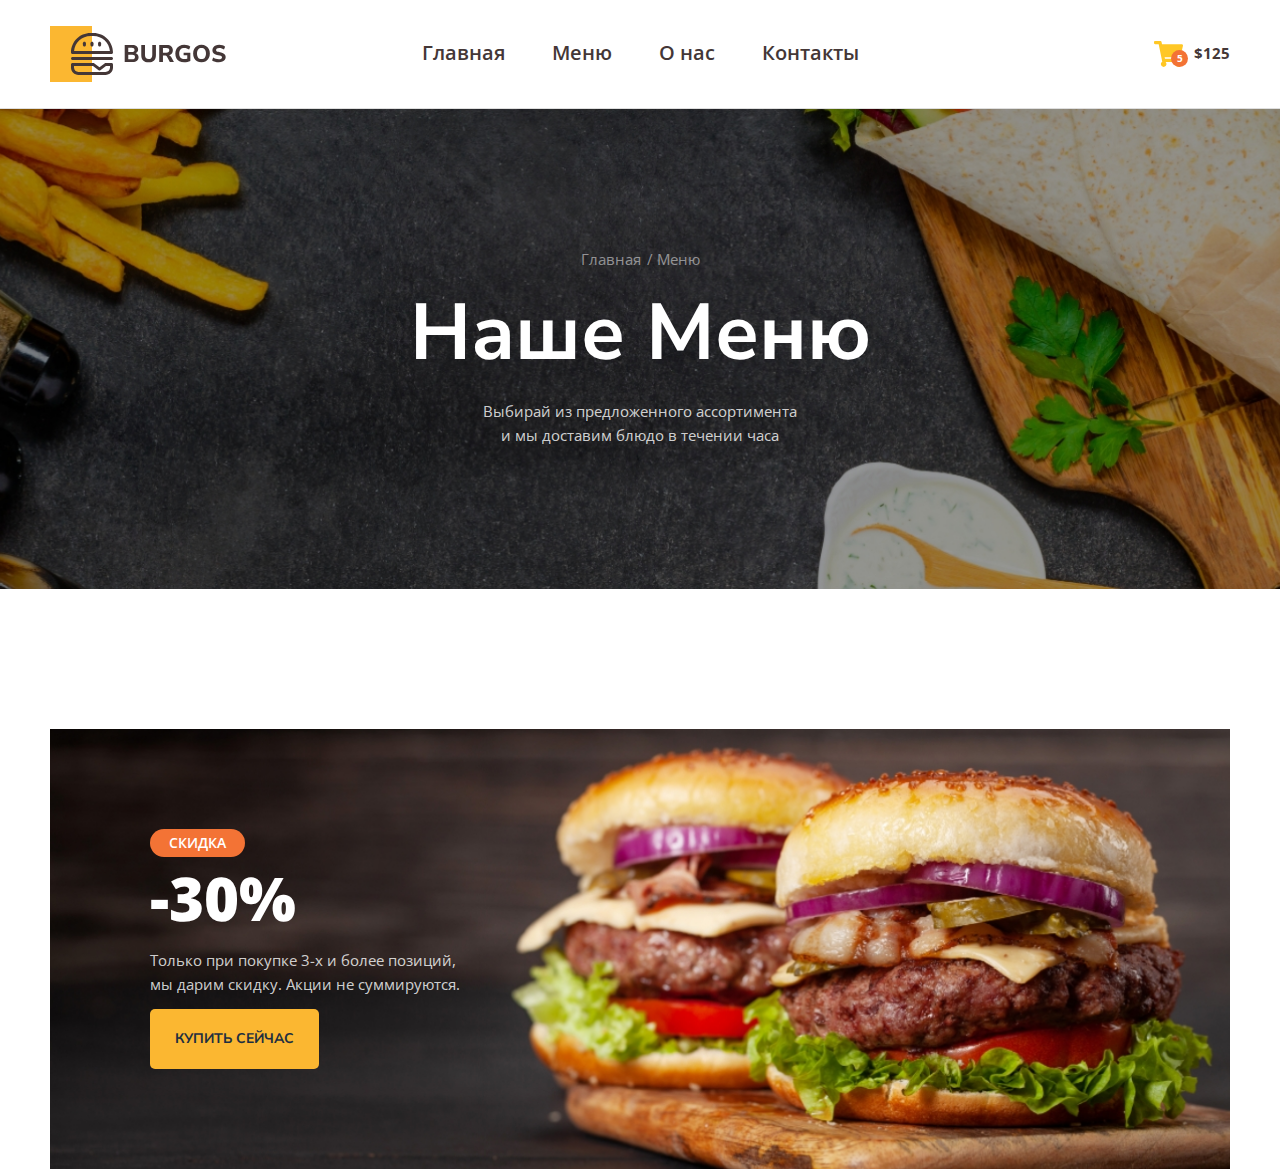
==== index.html @ ed863de8 "Completed the task for the 14th lesson" ====
<!DOCTYPE html>
<html lang="ru">
<head>
    <meta charset="UTF-8">
    <meta name="viewport" content="width=device-width, initial-scale=1.0">
    <title>Burger</title>
    <link rel="stylesheet" href="styles/main.css">
    <link rel="preconnect" href="https://fonts.googleapis.com">
    <link rel="preconnect" href="https://fonts.gstatic.com" crossorigin>
    <link rel="stylesheet" href="styles/normalize.min.css">
    <link href="https://fonts.googleapis.com/css2?family=Nunito+Sans:ital,opsz,wght@0,6..12,200..1000;1,6..12,200..1000&family=Open+Sans:ital,wght@0,300..800;1,300..800&display=swap" rel="stylesheet">
</head>
<body>
    <header class="header">
        <div class="container">
            <div class="header-wrapper">
                <div class="logo"></div>
                    <nav class="nav">
                        <a href="#" class="nav-link">Главная</a>
                        <a href="#" class="nav-link">Меню</a>
                        <a href="#" class="nav-link">О нас</a>
                        <a href="#" class="nav-link">Контакты</a>
                    </nav>
                    <a href="#" class="cart">
                        $125 
                        <span class="cart-count">5</span>
                    </a>
            </div>

        </div>
    </header>
    <section class="hero">
        <div class="conteiner">
            <ul class="breadcrumbs">
                <li class="breadcrumbs-item"><a href="#" class="breadcrumbs-link">Главная</a></li>
                <li class="breadcrumbs-item">Меню</li>
            </ul>
            <h1 class="hero-title">Наше меню</h1>
            <p class="hero-description">Выбирай из предложенного ассортимента и мы доставим блюдо в&nbspтечении часа</p>
        </div>
    </section>
    <section class="banner">
        <div class="container">
            <div class="banner-wrapper">
                <h2 class="banner-title"><span>Cкидка</span>-30%</h2>
                <p class="banner-description">Только при&nbspпокупке 3-х и более позиций,
                    мы дарим скидку. Акции не&nbspсуммируются.</p>
                    <button class="banner-btn">Купить сейчас</button>
            </div>
        </div>
    </section>
</body>
</html>
---- styles/main.css ----
:root {
    --open-sans: "Open Sans", sans-serif;
    --nanito-sans: "Nunito Sans", sans-serif;

    --accent-light: #FBB731;
    --accent-dark: #F37335;
    --dark: #443737;
    --light: #FFFFFF;
    --light-rgb: 255, 255, 255;
}

body {
    font-family: var(--open-sans);
}

a {
    text-decoration: none;
}

.container {
    width: 100%;
    max-width: 1180px;
    margin: 0 auto;
    padding-left: 15px;
    padding-right: 15px;
}

.header {
    border-bottom: 1px solid #DEDEDE;
}


.header-wrapper {
    display: flex;
    align-items: center;
    gap: 196px;
    padding-top: 26px;
    padding-bottom: 26px;

}


.logo {
    display: block;
    width: 176px;
    height: 56px;
    background-image: url(../images/logo.svg);
    background-repeat: no-repeat;
    background-size: contain;
}


.nav-link {
    color: var(--dark);
    font-size: 20px;
    font-weight: 600;

}

.nav-link::after {
    content: '';
    display: block;
    width: 100%;
    height: 3px;
    background-color: var(--accent-light);
    border-radius: 1.5px;
    background-color: transparent;
}

.nav-link:hover::after {
    background-color: var(--accent-light);

}


.nav {
    flex-grow: 1;
    display: flex;
    gap: 47px;
}

.cart {
    display: flex;
    align-items: center;
    gap: 10px;
    color: var(--dark);
    font-size: 15px;
    font-weight: 700;
    position: relative;
}

.cart::before {
    content: '';
    display: block;
    width: 30px;
    height: 26px;
    background-image: url(../images/cart.svg);
    background-repeat: no-repeat;
    background-size: contain;
}

.cart-count {
    display: flex;
    align-items: center;
    justify-content: center;
    width: 17px;
    height: 17px;
    border-radius: 100%;
    font-size: 10px;
    color: var(--light);
    background-color: var(--accent-dark);
    position: absolute;
    left: 17px;
    bottom: 0;
}


.hero {
    background-image: url(../images/hero.jpeg);
    background-repeat: no-repeat;
    background-size: cover;
    background-position: center center;
    text-align: center;
    padding-top: 142px;
    padding-bottom: 142px;
}

.breadcrumbs {
    display: flex;
    align-items: center;
    justify-content: center;
    list-style-type: none;
    gap: 16px;
    padding-left: 0;
    color: rgba(var(--light-rgb), .5);
    font-size: 15px;
    margin-top: 0;
    margin-bottom: 0;
}

.breadcrumbs-item {
    position: relative;
}

.breadcrumbs-item:not(:last-child)::after {
    content: '/';
    position: absolute;
    right: -12px;

}

.breadcrumbs-link {
    color: rgba(var(--light-rgb), .5);
}

.breadcrumbs-link:hover {
    color: var(--accent-light)
}

.hero-title {
    color: var(--light);
    font-family: var(--nanito-sans);
    font-size: 79px;
    font-weight: 700;
    text-transform: capitalize;
    margin-top: 20px;
    margin-bottom: 20px;
}

.hero-description {
    max-width: 320px;
    margin: 0 auto;
    color: rgba(var(--light-rgb), .8);
    font-size: 15px;
    line-height: 160%;
}

.banner {
    margin-top: 140px;
}

.banner-wrapper {
    background-image: url(../images/banner.jpeg);
    background-repeat: no-repeat;
    background-size: cover;
    padding: 100px;

}

.banner-title {
    color: var(--light);
    font-family: var(--open-sans);
    font-size: 60px;
    font-weight: 900;
    line-height: 126%;
    text-transform: uppercase;
    margin-top: 0;
    margin-bottom: 11px;
}

.banner-title span {
    display: block;
    max-width: 95px;
    color: var(--open-sans);
    font-family: var(--open-sans);
    font-size: 14px;
    font-weight: 600;
    line-height: 128%;
    text-transform: uppercase;
    text-align: center;
    background-color: var(--accent-dark);
    border-radius: 14px;
    padding: 5px 0;
    margin-bottom: 4px;
}

.banner-description {
    max-width: 328px;
    margin-top: 0;
    margin-bottom: 13px;
    color: rgba(var(--light-rgb), .8);
    font-size: 15px;
    font-style: normal;
    font-weight: 400;
    line-height: 160%;
}

.banner-btn {
    font-size: 14px;
    font-family: var(--nanito-sans);
    font-weight: 700;
    padding: 22px 25px;
    text-transform: uppercase;
    text-decoration: none;
    color: #1E2F40;
    background-color: var(--accent-light);
    border: none;
    border-radius: 5px;
}

.banner-btn:hover {
    background-color: var(--accent-dark);
}
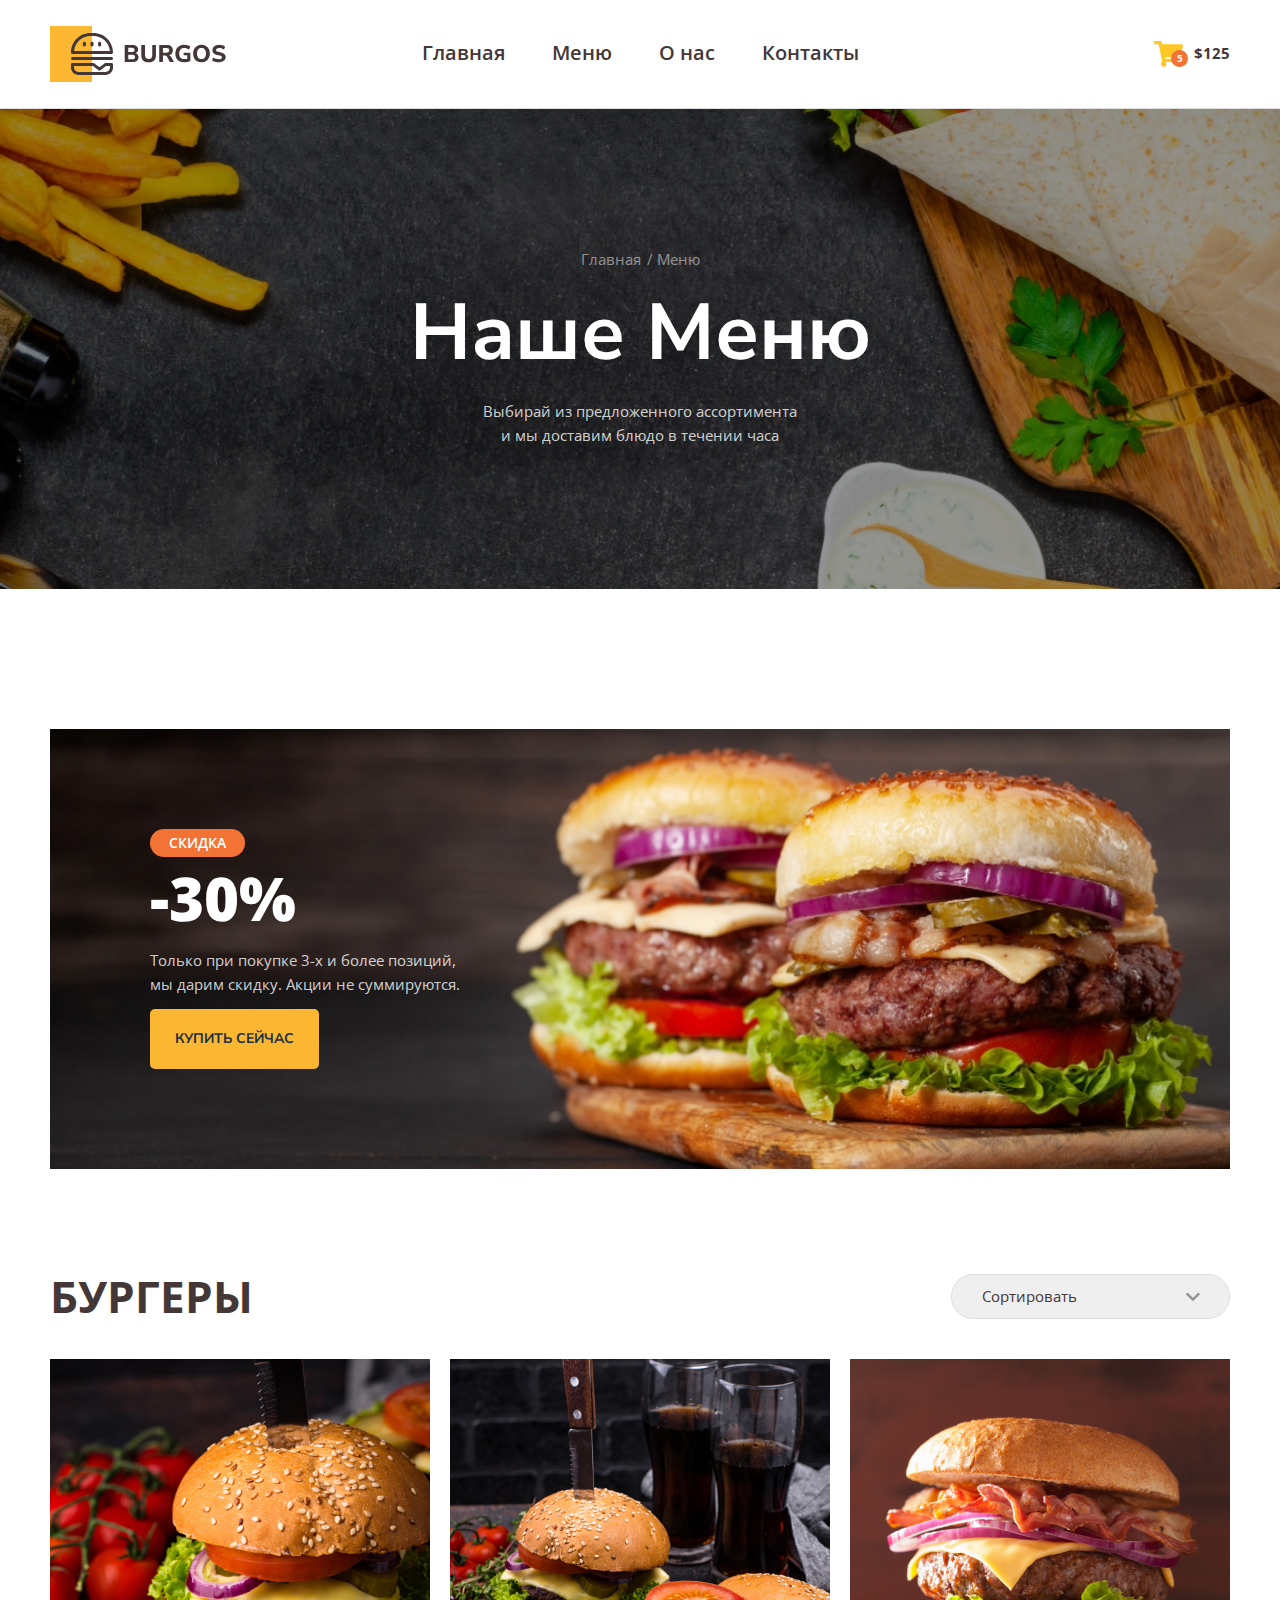
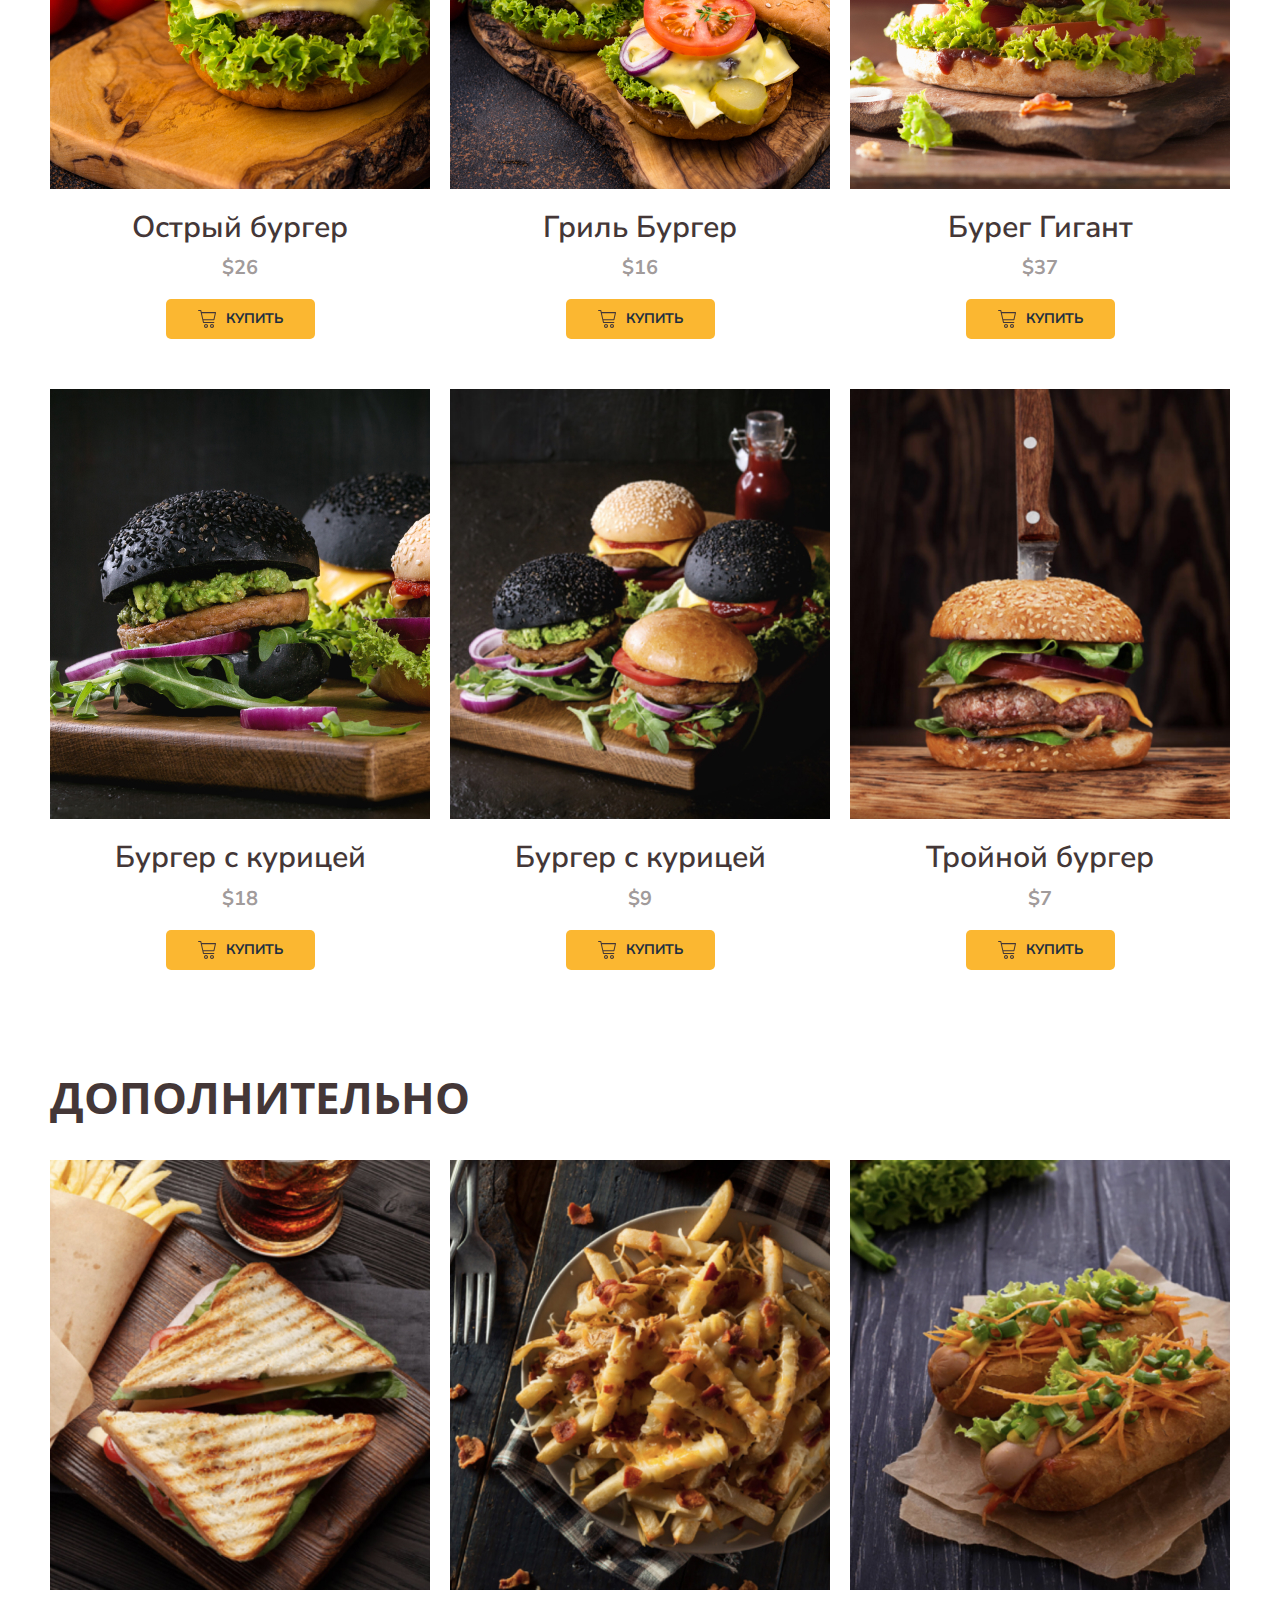
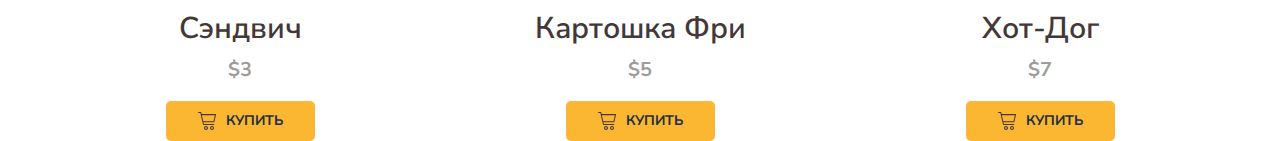
==== commit 98e950be: "Completed the task for the 15th lesson" ====
--- a/index.html
+++ b/index.html
@@ -30,7 +30,7 @@
         </div>
     </header>
     <section class="hero">
-        <div class="conteiner">
+        <div class="container">
             <ul class="breadcrumbs">
                 <li class="breadcrumbs-item"><a href="#" class="breadcrumbs-link">Главная</a></li>
                 <li class="breadcrumbs-item">Меню</li>
@@ -45,9 +45,118 @@
                 <h2 class="banner-title"><span>Cкидка</span>-30%</h2>
                 <p class="banner-description">Только при&nbspпокупке 3-х и более позиций,
                     мы дарим скидку. Акции не&nbspсуммируются.</p>
-                    <button class="banner-btn">Купить сейчас</button>
+                    <button type="button" class="banner-btn">Купить сейчас</button>
             </div>
         </div>
     </section>
+    <main>
+        <section>
+            <div class="container">
+                <div class="menu">
+                    <div class="menu-header">
+                        <h2 class="menu-title">Бургеры</h2>
+                        <select class="menu-select">
+                            <option value="Сортировать" disabled selected>Сортировать</option>
+                            <option value="По умолчанию">По умолчанию</option>
+                            <option value="По возрастанию цены">По возрастанию цены</option>
+                            <option value="По убыванию цены">По убыванию цены</option>
+                        </select>
+                    </div>
+                </div>
+            </div>
+        </section>
+        <section>
+            <div class="container">
+                <div class="menu">
+                    <div class="menu_box">
+                        <div class="menu-item">
+                            <div class="menu-thumb">
+                                <img src="images/menu/01.jpg" alt="Острый бургер">
+                            </div>
+                            <h3 class="menu-name">Острый бургер</h3>
+                            <p class="menu-price">$26</p>
+                            <button type="button" class="menu-btn">Купить</button>
+                        </div>
+                        <div class="menu-item">
+                            <div class="menu-thumb">
+                                <img src="images/menu/02.jpg" alt="Гриль Бургер">
+                            </div>
+                            <h3 class="menu-name">Гриль Бургер</h3>
+                            <p class="menu-price">$16</p>
+                            <button type="button" class="menu-btn">Купить</button>
+                        </div>
+                        <div class="menu-item">
+                            <div class="menu-thumb">
+                                <img src="images/menu/03.jpg" alt="Бурег Гигант">
+                            </div>
+                            <h3 class="menu-name">Бурег Гигант</h3>
+                            <p class="menu-price">$37</p>
+                            <button type="button" class="menu-btn">Купить</button>
+                        </div>
+                        <div class="menu-item">
+                            <div class="menu-thumb">
+                                <img src="images/menu/04.jpg" alt="Бургер с курицей">
+                            </div>
+                            <h3 class="menu-name">Бургер с курицей</h3>
+                            <p class="menu-price">$18</p>
+                            <button type="button" class="menu-btn">Купить</button>
+                        </div>
+                        <div class="menu-item">
+                            <div class="menu-thumb">
+                                <img src="images/menu/05.jpg" alt="Бургер с курицей">
+                            </div>
+                            <h3 class="menu-name">Бургер с курицей</h3>
+                            <p class="menu-price">$9</p>
+                            <button type="button" class="menu-btn">Купить</button>
+                        </div>
+                        <div class="menu-item">
+                            <div class="menu-thumb">
+                                <img src="images/menu/06.jpg" alt="Тройной бургер">
+                            </div>
+                            <h3 class="menu-name">Тройной бургер</h3>
+                            <p class="menu-price">$7</p>
+                            <button type="button" class="menu-btn">Купить</button>
+                        </div>
+
+                    </div>
+                </div>
+            </div>
+        </section>
+        <section>
+            <div class="container">
+                <div class="menu">
+                    <div class="menu-header">
+                        <h2 class="menu-title">Дополнительно</h2>
+                    </div>
+                    <div class="menu_box">
+                        <div class="menu-item">
+                            <div class="menu-thumb">
+                                <img src="images/menu/additionally/01-additionally.jpg" alt="Сэндвич">
+                            </div>
+                            <h3 class="menu-name">Сэндвич</h3>
+                            <p class="menu-price">$3</p>
+                            <button type="button" class="menu-btn">Купить</button>
+                        </div>
+                        <div class="menu-item">
+                            <div class="menu-thumb">
+                                <img src="images/menu/additionally/02-additionally.jpg" alt="Картошка Фри">
+                            </div>
+                            <h3 class="menu-name">Картошка Фри</h3>
+                            <p class="menu-price">$5</p>
+                            <button type="button" class="menu-btn">Купить</button>
+                        </div>
+                        <div class="menu-item">
+                            <div class="menu-thumb">
+                                <img src="images/menu/additionally/03-additionally.jpg" alt="Хот-Дог">
+                            </div>
+                            <h3 class="menu-name">Хот-Дог</h3>
+                            <p class="menu-price">$7</p>
+                            <button type="button" class="menu-btn">Купить</button>
+                        </div>
+                    </div>
+                </div>
+            </div>
+        </section>
+    </main>
 </body>
 </html>--- a/styles/main.css
+++ b/styles/main.css
@@ -7,6 +7,8 @@
     --dark: #443737;
     --light: #FFFFFF;
     --light-rgb: 255, 255, 255;
+    --line: #DEDEDE;
+    --dark-rgba: 68, 55, 55;
 }
 
 body {
@@ -26,7 +28,7 @@
 }
 
 .header {
-    border-bottom: 1px solid #DEDEDE;
+    border-bottom: 1px solid var(--line);
 }
 
 
@@ -240,4 +242,115 @@
 
 .banner-btn:hover {
     background-color: var(--accent-dark);
+}
+
+.menu-header {
+    display: flex;
+    align-items: center;
+    justify-content: space-between;
+    margin-top: 100px;
+    margin-bottom: 34px;
+
+}
+
+.menu-title {
+    color: var(--dark);
+    font-family: var(--open-sans);
+    font-size: 44px;
+    font-weight: 700;
+    line-height: 127%;
+    text-transform: uppercase;
+    margin-top: 0;
+    margin-bottom: 0;
+
+}
+
+.menu-name {
+    color: var(--dark);
+    font-size: 30px;
+    font-weight: 600;
+    line-height: 126%;
+    margin-top: 0;
+    margin-bottom: 10px;
+}
+
+.menu-price {
+    color: rgba(var(--dark-rgba), 0.5);
+    font-size: 20px;
+    font-weight: 700;
+    margin-top: 0;
+    margin-bottom: 20px;
+}
+
+.menu-select {
+    color: var(--dark);
+    font-size: 15px;
+    appearance: none;
+    flex-basis: 279px;
+    background-image: url(../images/arrow.svg);
+    background-size: 14px 10px;
+    background-repeat: no-repeat;
+    background-position: 89% center;
+    border: 1px solid var(--line);
+    padding: 13px 30px;
+    border-radius: 22px;
+
+}
+
+.menu_box {
+    display: grid;
+    grid-template-columns: repeat(3, 1fr);
+    grid-template-rows: repeat(auto);
+    gap: 50px 20px;
+}
+
+.menu-item {
+    font-family: var(--nanito-sans);
+    text-align: center;
+}
+
+.menu-thumb {
+    width: 100%;
+    height: 430px;
+    position: relative;
+    overflow: hidden;
+    margin-bottom: 20px;
+}
+
+.menu-thumb img {
+    width: 100%;
+    height: 100%;
+    object-fit: cover;
+    position: absolute;
+    left: 50%;
+    top: 50%;
+    transform: translate(-50%, -50%);
+}
+
+.menu-btn {
+    display: flex;
+    align-items: center;
+    justify-content: center;
+    gap: 10px;
+    margin: 0 auto;
+    font-size: 14px;
+    font-family: var(--nanito-sans);
+    font-weight: 700;
+    padding: 11px 32px;
+    text-transform: uppercase;
+    text-decoration: none;
+    color: #1E2F40;
+    background-color: var(--accent-light);
+    border: none;
+    border-radius: 5px;
+}
+
+.menu-btn::before {
+    content: '';
+    display: block;
+    width: 18px;
+    height: 18px;
+    background-image: url(../images/cart-btn.svg);
+    background-repeat: no-repeat;
+    background-size: contain;
 }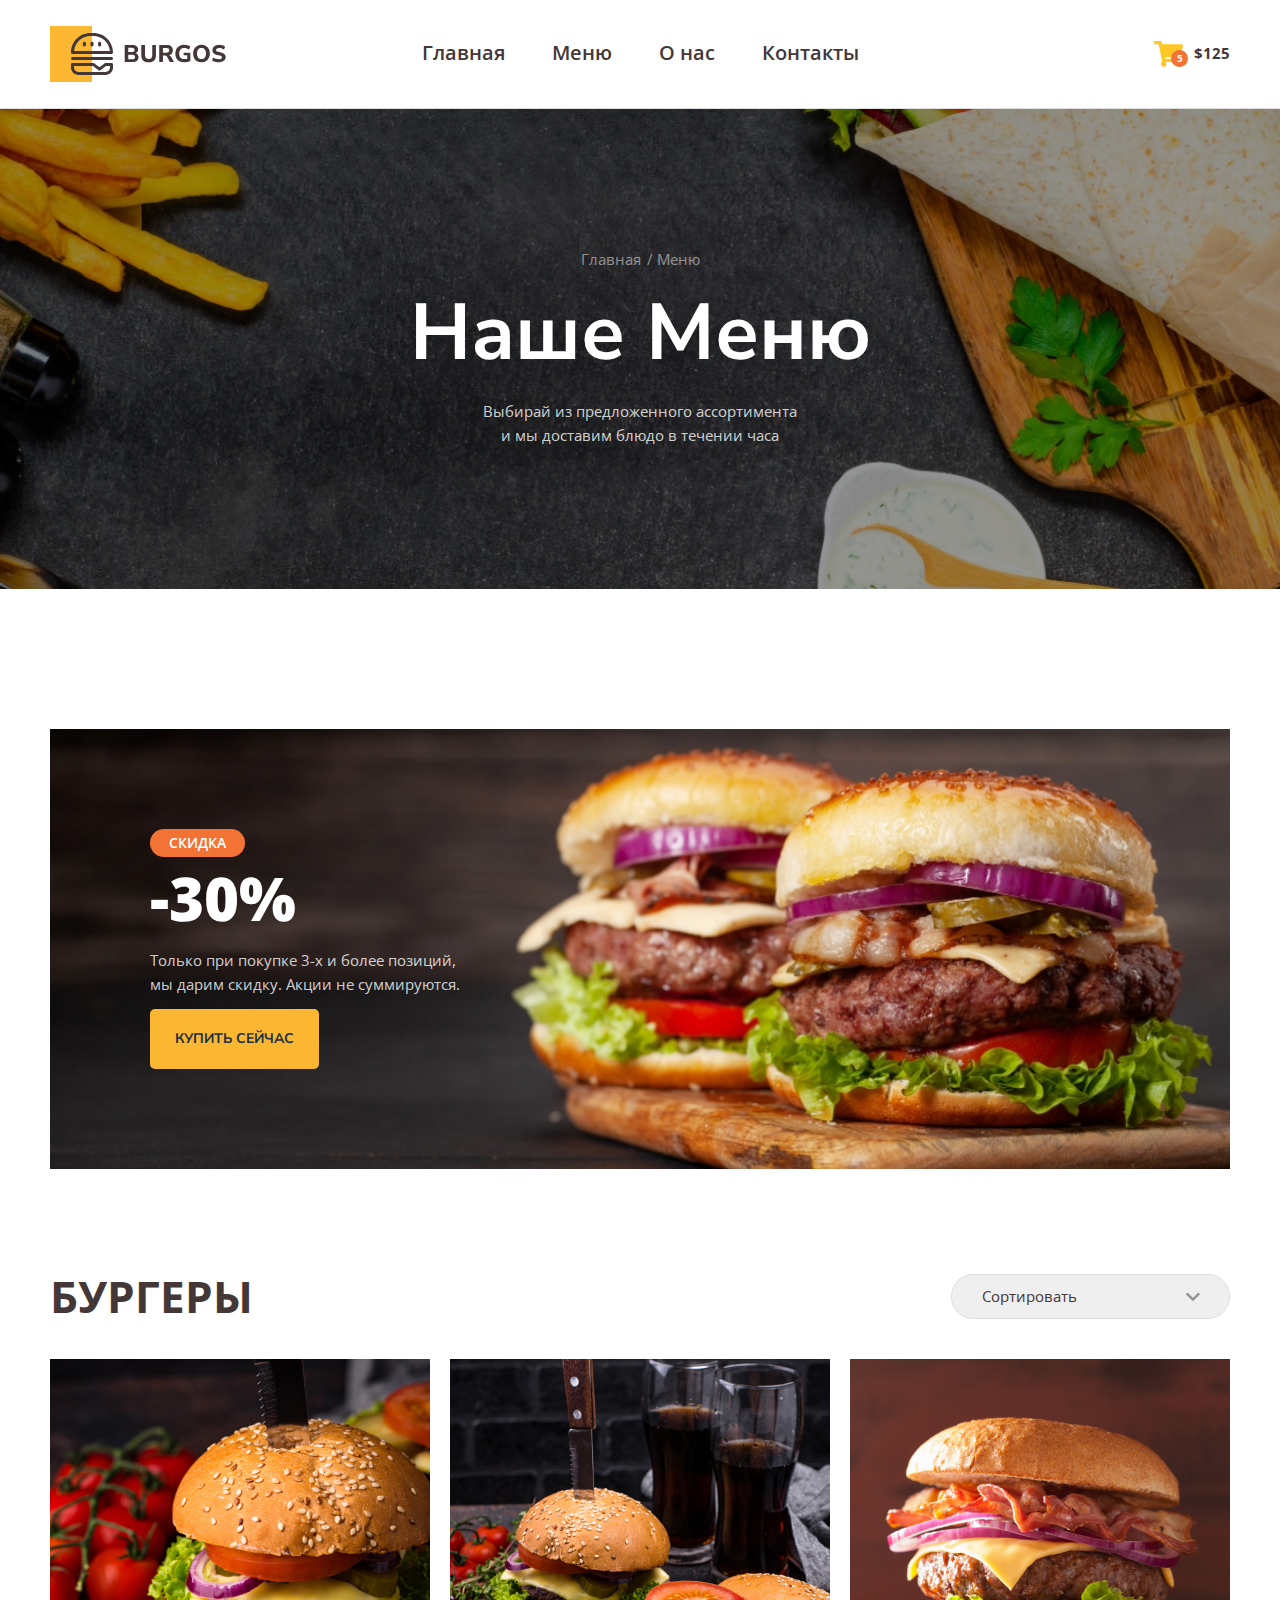
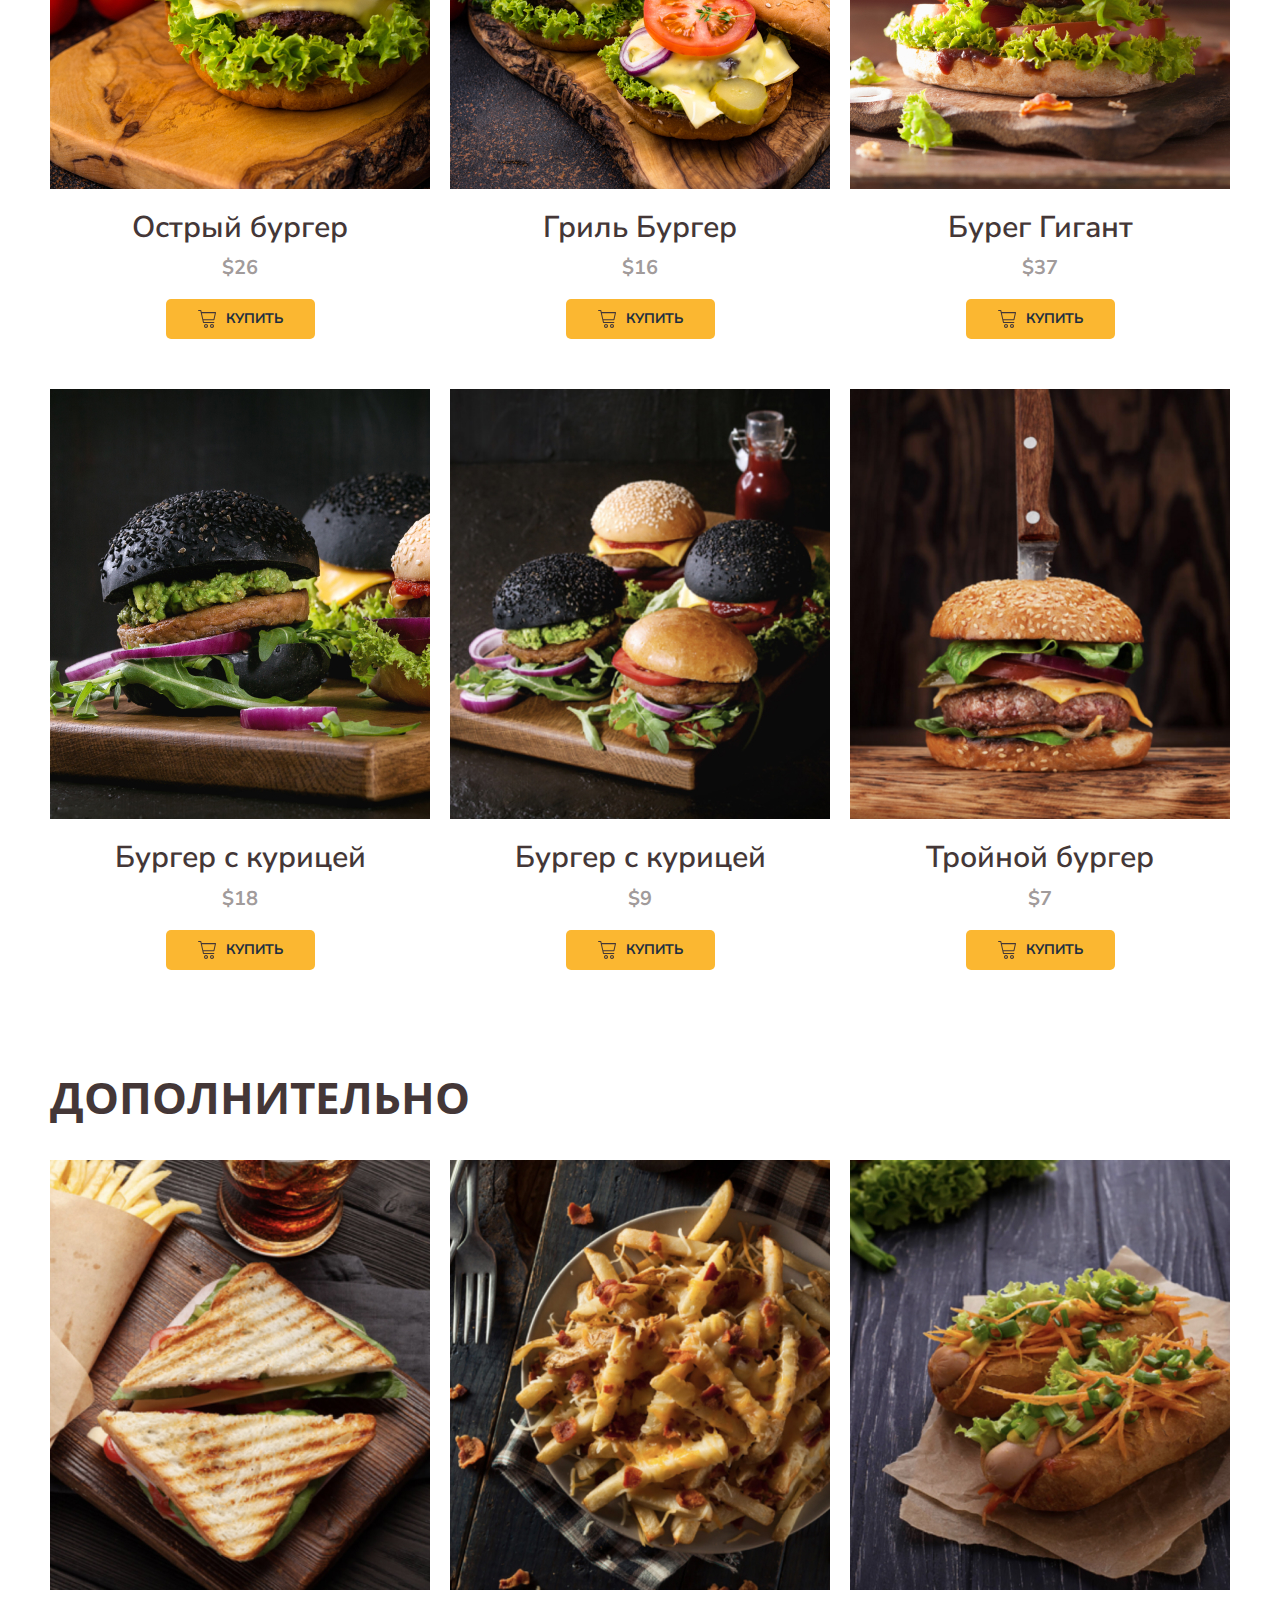
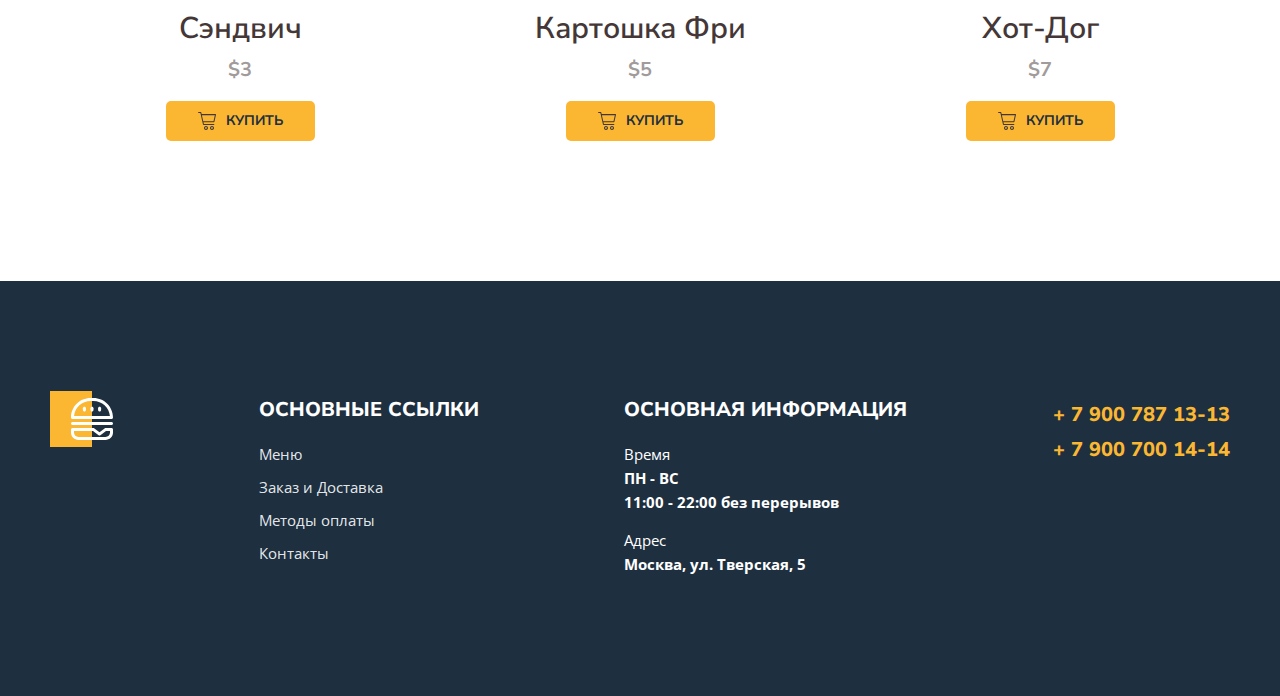
==== commit 471714af: "Completed the task for the 16th lesson" ====
--- a/index.html
+++ b/index.html
@@ -158,5 +158,38 @@
             </div>
         </section>
     </main>
+    <footer class="footer">
+        <div class="container">
+            <div class="footer-wrapper">
+                <a href="#" class="footer-logo"></a>
+                <div class="footer-item">
+                    <h3 class="footer-title">Основные ссылки</h3>
+                    <nav class="footer-nav">
+                        <a href="#" class="footer-link">Меню</a>
+                        <a href="#" class="footer-link">Заказ и Доставка</a>
+                        <a href="#" class="footer-link">Методы оплаты</a>
+                        <a href="#" class="footer-link">Контакты</a>
+                    </nav>
+                </div>
+                <div class="footer-item">
+                    <h3 class="footer-title">Основная информация</h3>
+                    <ul class="footer-list">
+                        <li class="footer-list-item"><span>Время</span>
+                        ПН - ВС<br>
+                        11:00 - 22:00 без перерывов
+                        </li>
+                        <li class="footer-list-item"><span>Адрес</span>
+                            Москва, ул. Тверская, 5
+                        </li>
+                    </ul>
+                </div>
+                <div class="footer-item">
+                    <a class="footer-tel" href="tel:+79007871313">+ 7 900 787 13-13</a>
+                    <a class="footer-tel"  href="tel:+79007001414">+ 7 900 700 14-14</a>
+                </div>
+
+            </div>
+        </div>
+    </footer>
 </body>
 </html>--- a/styles/main.css
+++ b/styles/main.css
@@ -5,10 +5,12 @@
     --accent-light: #FBB731;
     --accent-dark: #F37335;
     --dark: #443737;
+    --dark-rgba: 68, 55, 55;
     --light: #FFFFFF;
     --light-rgb: 255, 255, 255;
     --line: #DEDEDE;
-    --dark-rgba: 68, 55, 55;
+    --tr: 0.2s;
+
 }
 
 body {
@@ -56,7 +58,7 @@
     color: var(--dark);
     font-size: 20px;
     font-weight: 600;
-
+    transition: var(--tr);
 }
 
 .nav-link::after {
@@ -153,6 +155,7 @@
 
 .breadcrumbs-link {
     color: rgba(var(--light-rgb), .5);
+    transition: var(--tr);
 }
 
 .breadcrumbs-link:hover {
@@ -238,6 +241,7 @@
     background-color: var(--accent-light);
     border: none;
     border-radius: 5px;
+    transition: var(--tr);
 }
 
 .banner-btn:hover {
@@ -343,6 +347,11 @@
     background-color: var(--accent-light);
     border: none;
     border-radius: 5px;
+    transition: var(--tr);
+}
+
+.menu-btn:hover {
+    background-color: var(--accent-dark);
 }
 
 .menu-btn::before {
@@ -353,4 +362,96 @@
     background-image: url(../images/cart-btn.svg);
     background-repeat: no-repeat;
     background-size: contain;
-}+}
+
+.footer {
+    background-color: #1E2F40;
+    padding-top: 110px;
+    padding-bottom: 120px;
+    margin-top: 140px;
+}
+
+.footer-wrapper {
+    display: flex;
+    justify-content: space-between;
+}
+
+.footer-logo {
+    display: block;
+    width: 63px;
+    height: 56px;
+    background-image: url(../images/logo-light-min.svg);
+    background-repeat: no-repeat;
+    background-size: contain;
+}
+
+.footer-title {
+    color: var(--light);
+    font-family: var(--nanito-sans);
+    font-size: 20px;
+    font-weight: 800;
+    line-height: 190%;
+    text-transform: uppercase;
+    margin-top: 0;
+    margin-bottom: 13px;
+}
+
+.footer-nav {
+    display: flex;
+    flex-direction: column;
+    gap: 9px;
+}
+
+.footer-link {
+    color: rgba(var(--light-rgb), .9);
+    font-size: 15px;
+    line-height: 160%;
+    transition: var(--tr);
+}
+
+.footer-link:hover {
+    color: var(--accent-light);
+}
+
+.footer-list {
+    list-style-type: none;
+    padding-left: 0;
+    margin: 0;
+}
+
+.footer-list-item {
+    color: var(--light);
+    font-size: 15px;
+    font-weight: 700;
+    line-height: 160%;
+}
+
+.footer-list-item span {
+    display: block;
+    color: rgba(var(--light-rgb) .9);
+    font-weight: 400;
+}
+
+.footer-list-item:not(:last-child) {
+    margin-bottom: 14px;
+}
+
+.footer-tel {
+    display: block;
+    color: var(--accent-light);
+    font-family: var(--nanito-sans);
+    font-size: 20px;
+    font-weight: 800;
+    text-transform: uppercase;
+    margin-top: 12px;
+    transition: 0.1s;
+}
+
+.footer-tel:hover {
+    color: var(--light);
+}
+
+.footer-tel:active {
+    color: var(--accent-dark);
+}
+
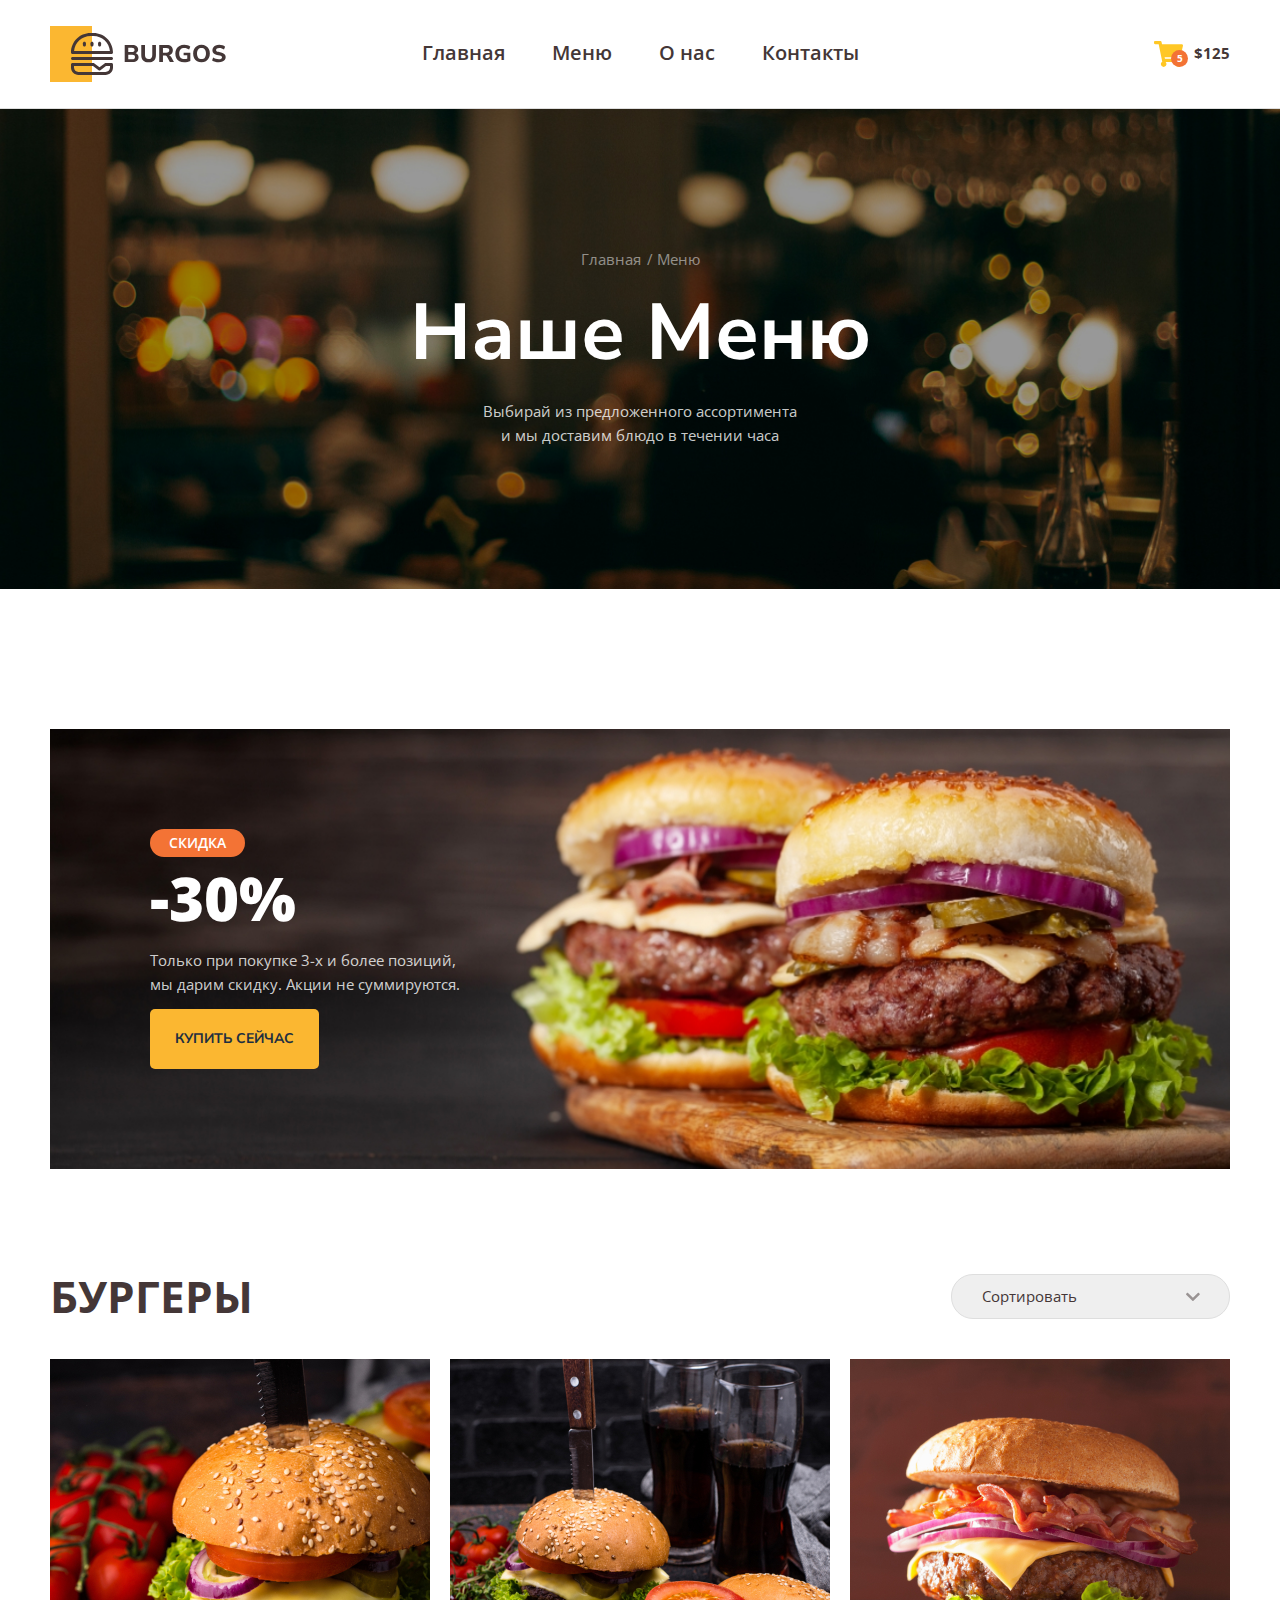
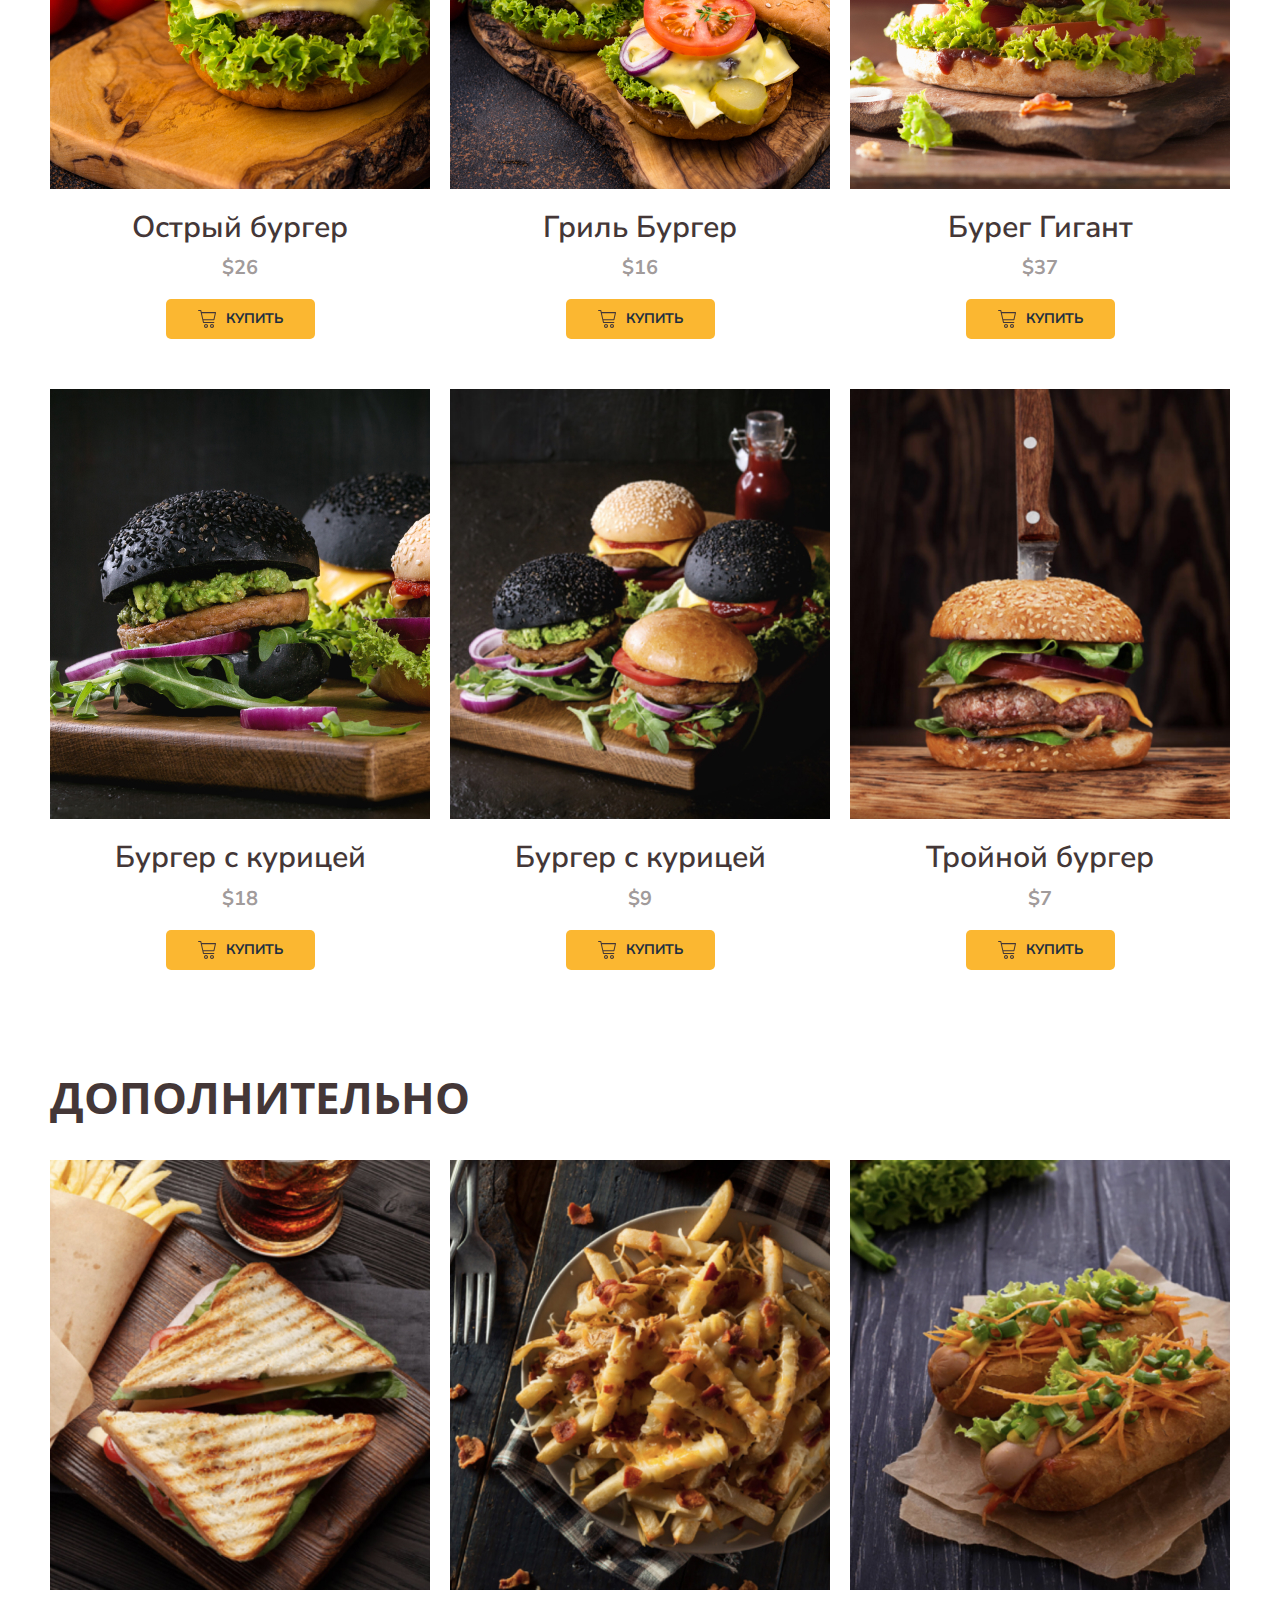
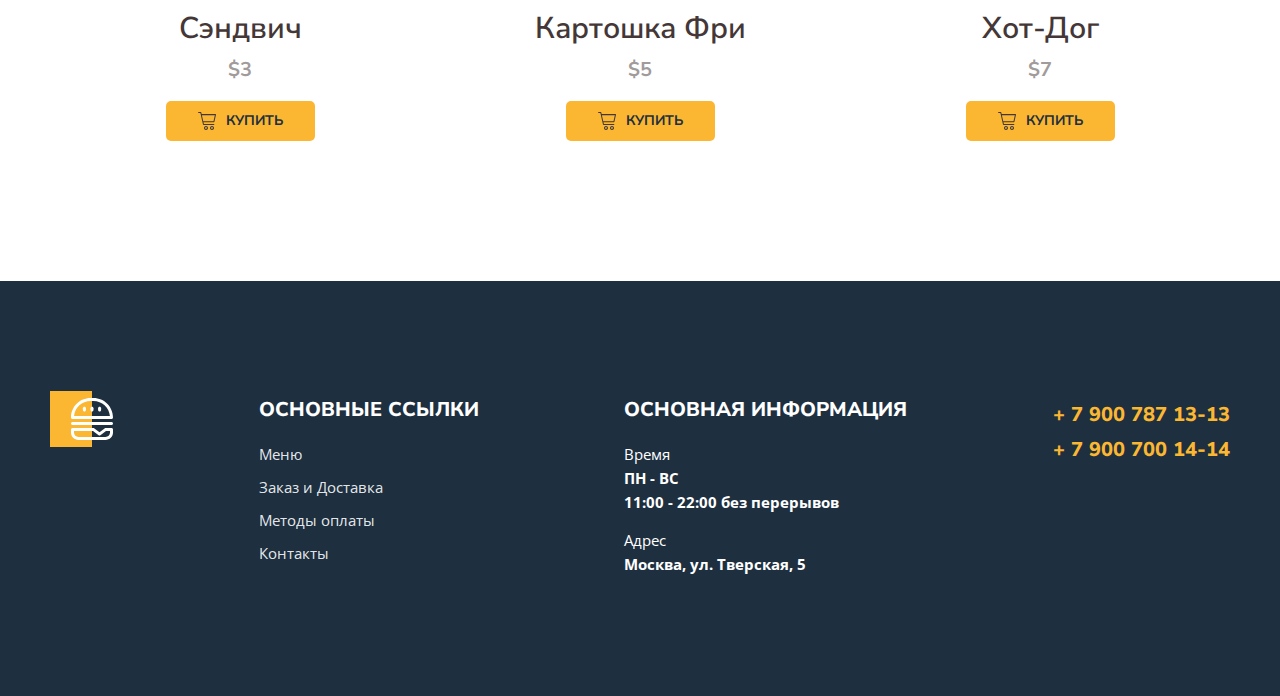
==== commit 306c22dc: "Completed the task for the 18th lesson" ====
--- a/index.html
+++ b/index.html
@@ -3,7 +3,7 @@
 <head>
     <meta charset="UTF-8">
     <meta name="viewport" content="width=device-width, initial-scale=1.0">
-    <title>Burger</title>
+    <title>Burgos</title>
     <link rel="stylesheet" href="styles/main.css">
     <link rel="preconnect" href="https://fonts.googleapis.com">
     <link rel="preconnect" href="https://fonts.gstatic.com" crossorigin>
@@ -17,9 +17,9 @@
                 <div class="logo"></div>
                     <nav class="nav">
                         <a href="#" class="nav-link">Главная</a>
-                        <a href="#" class="nav-link">Меню</a>
-                        <a href="#" class="nav-link">О нас</a>
-                        <a href="#" class="nav-link">Контакты</a>
+                        <a href="index.html" class="nav-link">Меню</a>
+                        <a href="contact.html" class="nav-link">О нас</a>
+                        <a href="contact.html" class="nav-link">Контакты</a>
                     </nav>
                     <a href="#" class="cart">
                         $125 
@@ -29,7 +29,7 @@
 
         </div>
     </header>
-    <section class="hero">
+    <section class="hero hero-contact">
         <div class="container">
             <ul class="breadcrumbs">
                 <li class="breadcrumbs-item"><a href="#" class="breadcrumbs-link">Главная</a></li>
@@ -165,10 +165,10 @@
                 <div class="footer-item">
                     <h3 class="footer-title">Основные ссылки</h3>
                     <nav class="footer-nav">
-                        <a href="#" class="footer-link">Меню</a>
+                        <a href="index.html" class="footer-link">Меню</a>
                         <a href="#" class="footer-link">Заказ и Доставка</a>
                         <a href="#" class="footer-link">Методы оплаты</a>
-                        <a href="#" class="footer-link">Контакты</a>
+                        <a href="contact.html" class="footer-link">Контакты</a>
                     </nav>
                 </div>
                 <div class="footer-item">
--- a/styles/main.css
+++ b/styles/main.css
@@ -120,13 +120,17 @@
 
 
 .hero {
-    background-image: url(../images/hero.jpeg);
+    background-image: url(../images/hero-contact.jpg);
     background-repeat: no-repeat;
     background-size: cover;
     background-position: center center;
     text-align: center;
     padding-top: 142px;
     padding-bottom: 142px;
+}
+
+.hero-contact {
+
 }
 
 .breadcrumbs {
@@ -455,3 +459,101 @@
     color: var(--accent-dark);
 }
 
+.contact-main {
+    display: flex;
+    align-items: center;
+    gap: 20px;
+    max-width: 1057px;
+    margin: 140px auto 60px;
+}
+
+.contact-map {
+    flex-basis: 680px;
+}
+
+.contact-adress {
+    flex-basis: calc(100% - 680px - 20px);
+    list-style-type: none;
+    padding-left: 0;
+}
+
+.contact-adress > li:not(:last-child) {
+    margin-bottom: 26px;
+}
+
+.contact-adress > li > span {
+    display: block;
+    font-size: 15px;
+    line-height: 160%;
+}
+
+.contact-adress > li > span:first-child {
+    font-family: var(--nunito-sans);
+    font-size: 20px;
+    font-weight: 700;
+    line-height: 190%;
+    text-transform: uppercase;
+    margin-left: 3px;
+    margin-bottom: 4px;
+}
+
+.contact-adress > li > span:last-child {
+    font-weight: 700;
+    margin-top: 10px;
+}
+
+.contact-additionally {
+    display: flex;
+    justify-content: space-between;
+    gap: 20px;
+    max-width: 1057px;
+    list-style-type: none;
+    padding-left: 0;
+    margin: 0 auto;
+}
+
+.contact-additionally > li {
+    font-size: 15px;
+    display: flex;
+    align-items: center;
+    gap: 15px;
+}
+
+.contact-additionally > li::before {
+    content: '';
+    display: block;
+    width: 80px;
+    height: 80px;
+    background-repeat: no-repeat;
+    background-size: cover;
+}
+
+.contact-additionally > li:nth-child(1):before {
+    background-image: url(../images/contact/01.svg);
+}
+.contact-additionally > li:nth-child(2):before {
+    background-image: url(../images/contact/02.svg);
+}
+.contact-additionally > li:nth-child(3):before {
+    background-image: url(../images/contact/03.svg);
+}
+
+.contact-info,
+.contact-tel {
+    display: block;
+    color: var(--dark);
+    font-family: var(--nunito-sans);
+    font-size: 20px;
+    font-weight: 700;
+    line-height: 140%;
+    margin-top: 5px;
+}
+
+.contact-tel {
+    transition: var(--tr);
+}
+
+.contact-tel:hover {
+    color: var(--accent-light);
+}
+
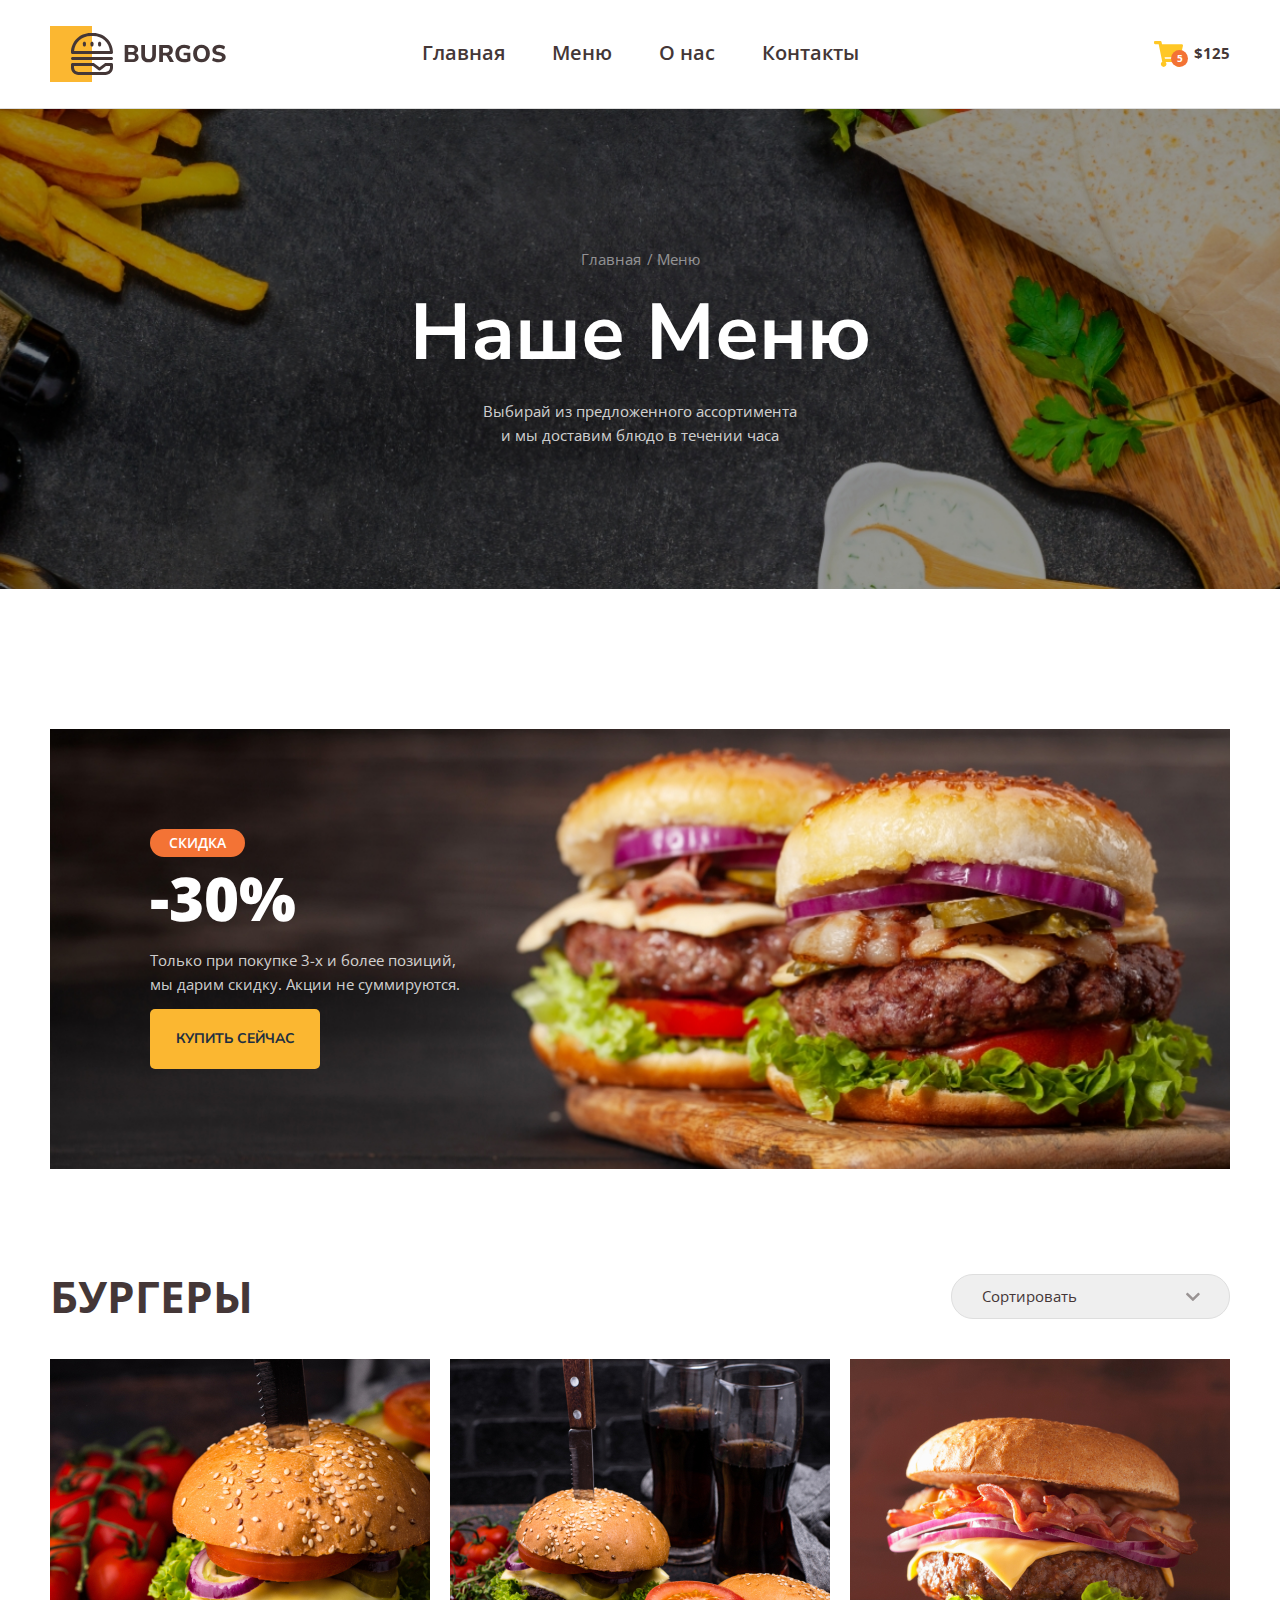
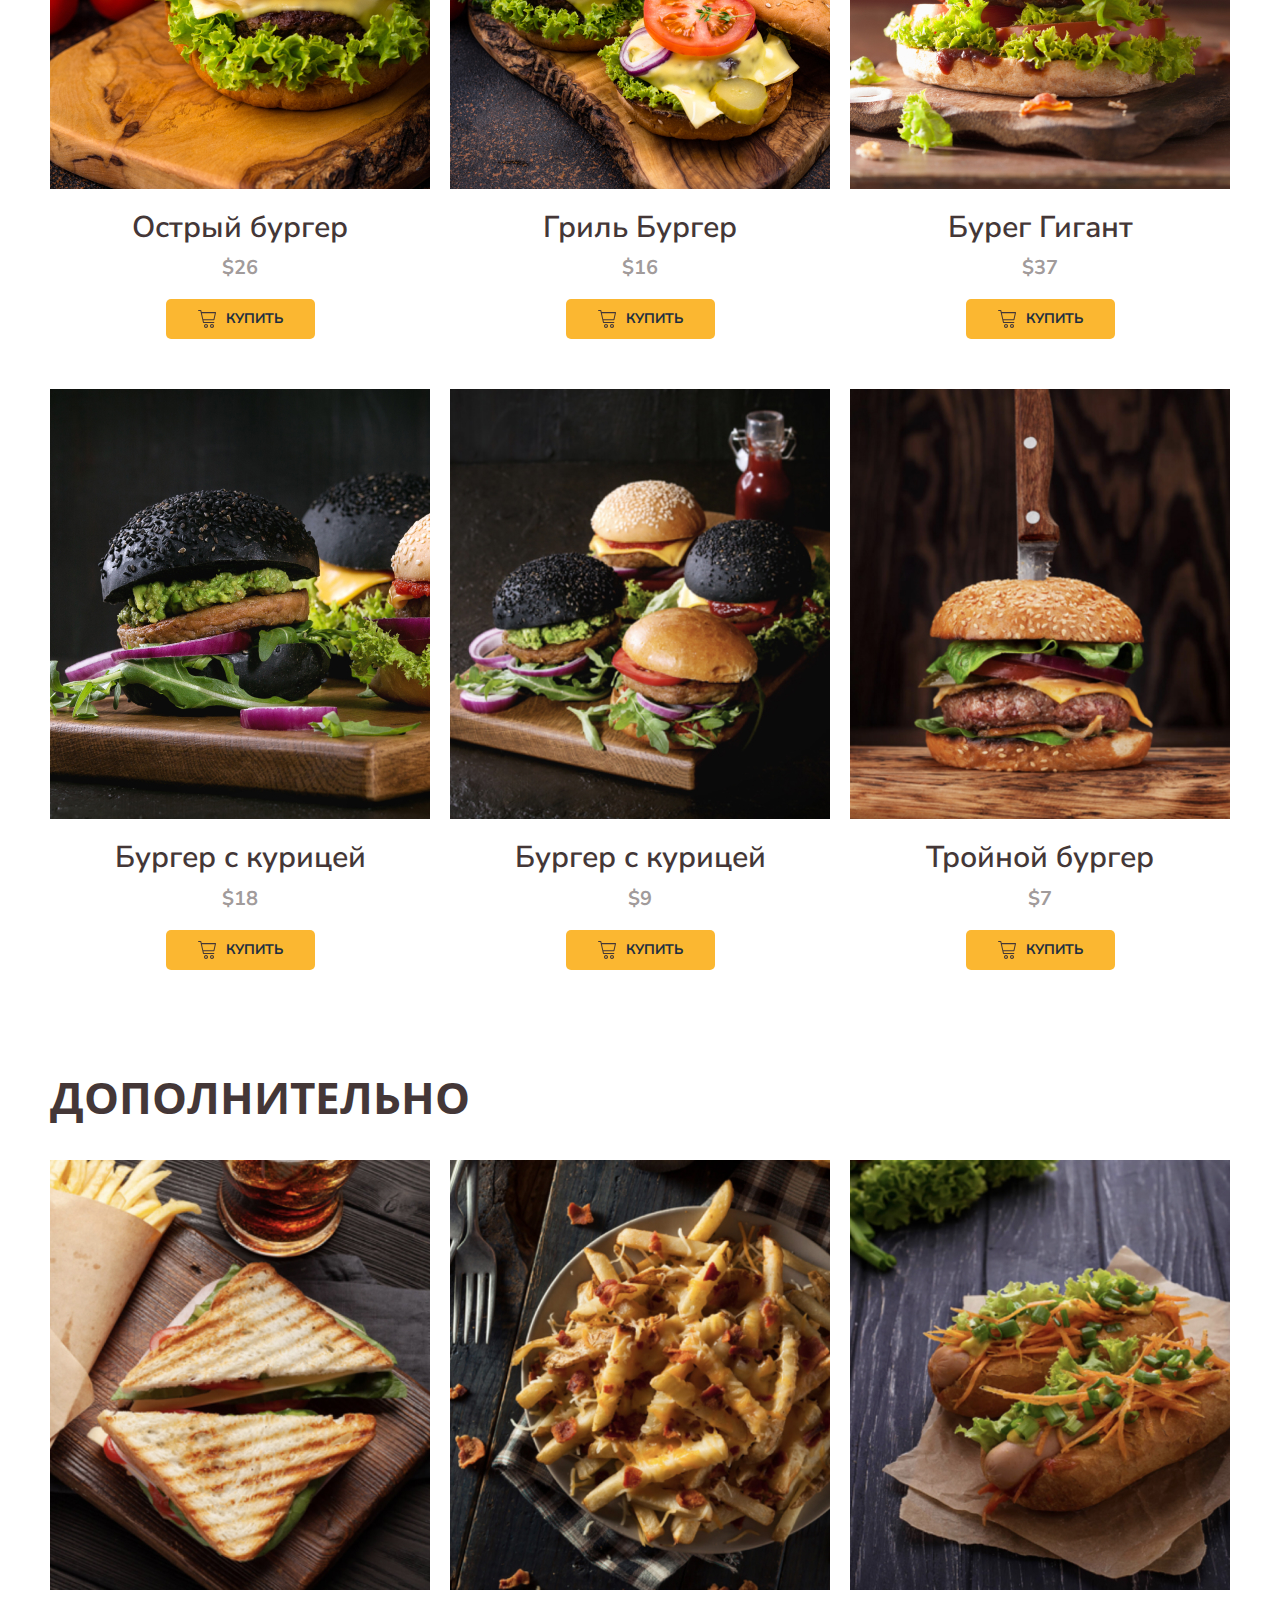
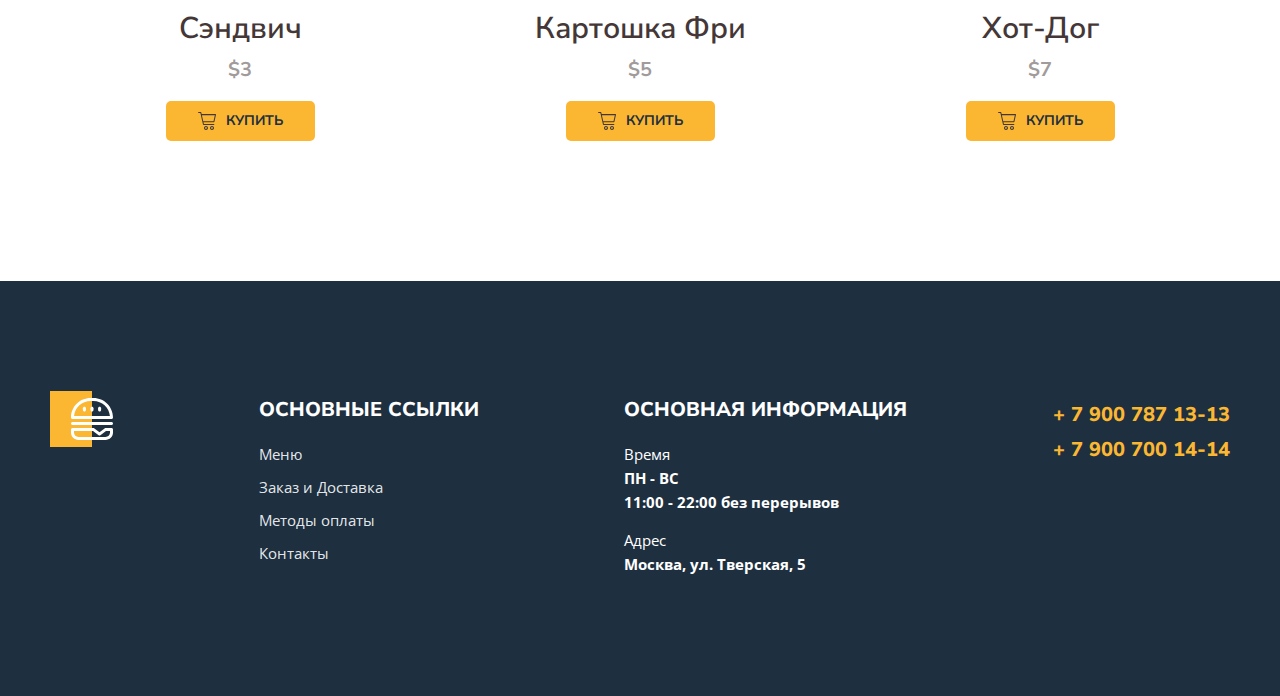
==== commit 987de6bc: "Completed the task for the 19th lesson" ====
--- a/index.html
+++ b/index.html
@@ -11,7 +11,7 @@
     <link href="https://fonts.googleapis.com/css2?family=Nunito+Sans:ital,opsz,wght@0,6..12,200..1000;1,6..12,200..1000&family=Open+Sans:ital,wght@0,300..800;1,300..800&display=swap" rel="stylesheet">
 </head>
 <body>
-    <header class="header">
+    <header class="header" id="headerTop">
         <div class="container">
             <div class="header-wrapper">
                 <div class="logo"></div>
@@ -29,7 +29,7 @@
 
         </div>
     </header>
-    <section class="hero hero-contact">
+    <section class="hero">
         <div class="container">
             <ul class="breadcrumbs">
                 <li class="breadcrumbs-item"><a href="#" class="breadcrumbs-link">Главная</a></li>
@@ -45,12 +45,12 @@
                 <h2 class="banner-title"><span>Cкидка</span>-30%</h2>
                 <p class="banner-description">Только при&nbspпокупке 3-х и более позиций,
                     мы дарим скидку. Акции не&nbspсуммируются.</p>
-                    <button type="button" class="banner-btn">Купить сейчас</button>
+                    <a href="#menuBurger" class="banner-btn">Купить сейчас</a>
             </div>
         </div>
     </section>
     <main>
-        <section>
+        <section id="menuBurger">
             <div class="container">
                 <div class="menu">
                     <div class="menu-header">
@@ -191,5 +191,7 @@
             </div>
         </div>
     </footer>
+    <a href="#headerTop" class="button-up hidden" id="btnUp">Наверх</a>
+    <script src="scripts/script.js"></script>
 </body>
 </html>--- a/styles/main.css
+++ b/styles/main.css
@@ -120,7 +120,7 @@
 
 
 .hero {
-    background-image: url(../images/hero-contact.jpg);
+    background-image: url(../images/hero.jpeg);
     background-repeat: no-repeat;
     background-size: cover;
     background-position: center center;
@@ -130,7 +130,13 @@
 }
 
 .hero-contact {
-
+    background-image: url(../images/hero-contact.jpg);
+    background-repeat: no-repeat;
+    background-size: cover;
+    background-position: center center;
+    text-align: center;
+    padding-top: 142px;
+    padding-bottom: 142px;
 }
 
 .breadcrumbs {
@@ -234,11 +240,44 @@
     line-height: 160%;
 }
 
+.button-up {
+    position: fixed;
+    right: 10px;
+    bottom: 10px;
+    font-size: 14px;
+    font-family: var(--nanito-sans);
+    font-weight: 700;
+    padding: 5px 10px;
+    text-align: center;
+    text-transform: uppercase;
+    text-decoration: none;
+    color: #1E2F40;
+    background-color: var(--accent-light);
+    border: none;
+    border-radius: 5px;
+    transition: var(--tr);
+}
+
+.button-up:hover {
+    background-color: var(--accent-dark);
+}
+
+.button-up.hidden {
+    opacity: 0;
+}
+
+.button-up.visible {
+    opacity: 1;
+}
+
 .banner-btn {
+    display: block;
+    max-width: 170px;
     font-size: 14px;
     font-family: var(--nanito-sans);
     font-weight: 700;
-    padding: 22px 25px;
+    padding: 22px 0px;
+    text-align: center;
     text-transform: uppercase;
     text-decoration: none;
     color: #1E2F40;
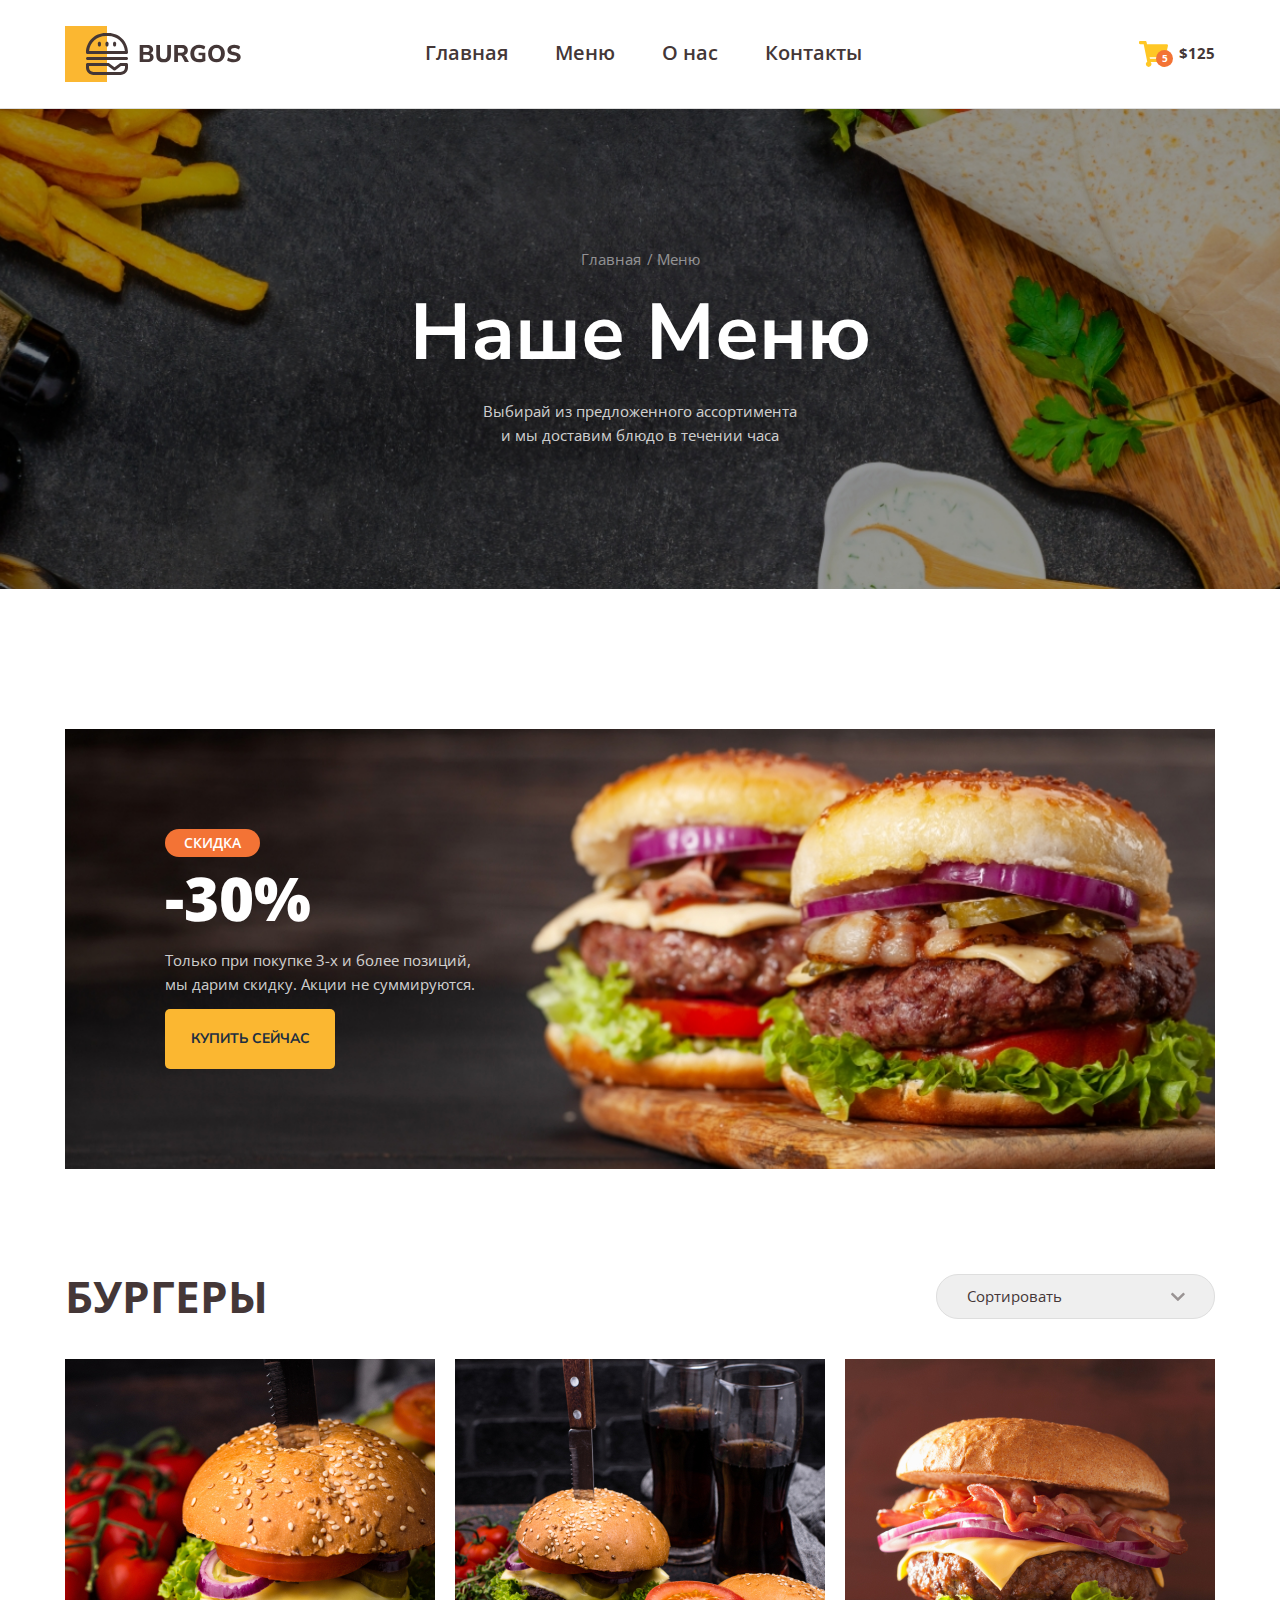
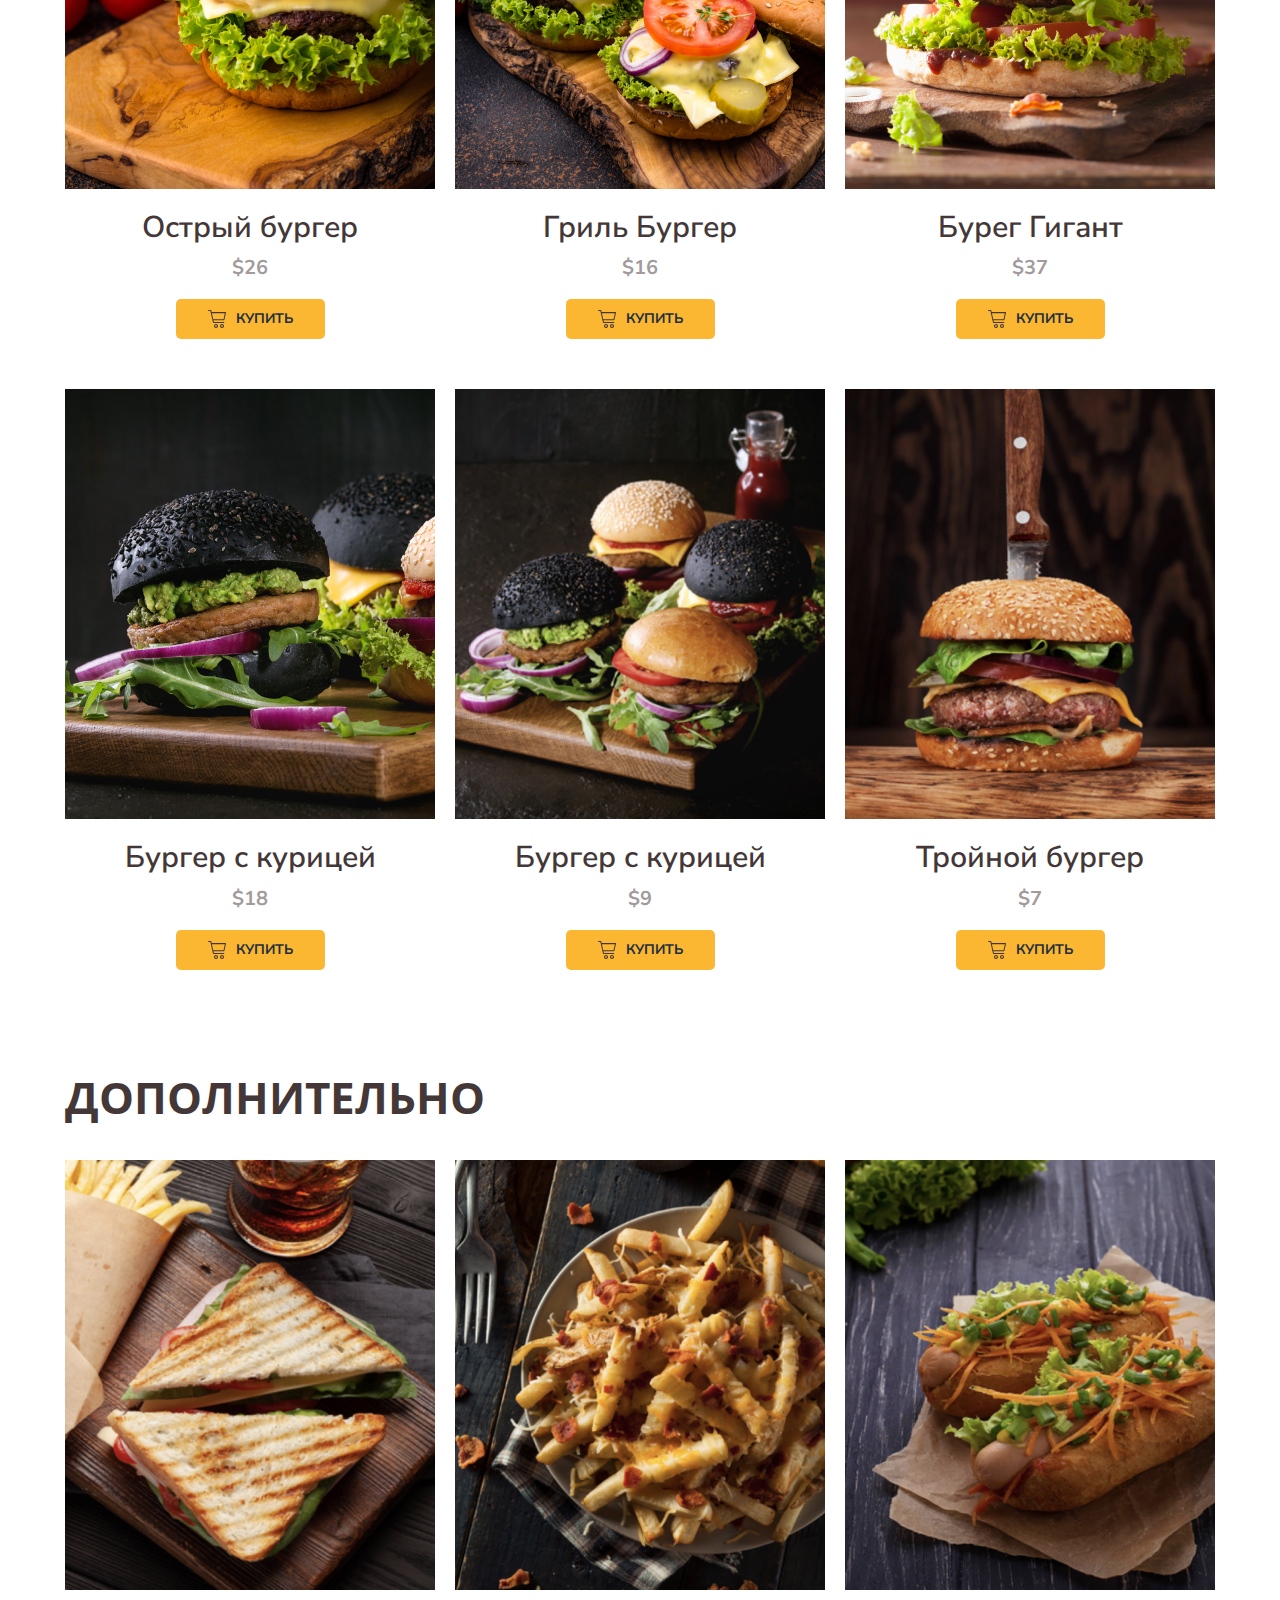
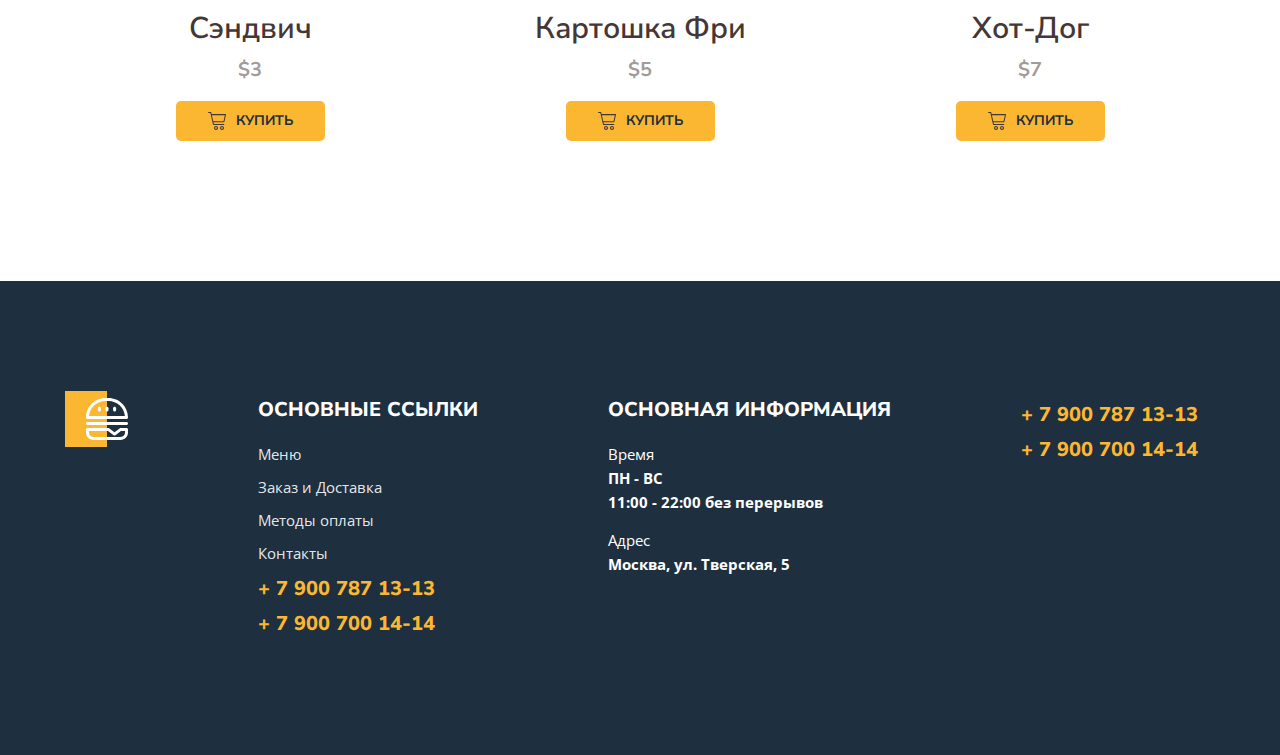
==== commit d8b73556: "Task number 21 completed" ====
--- a/index.html
+++ b/index.html
@@ -128,30 +128,36 @@
                     <div class="menu-header">
                         <h2 class="menu-title">Дополнительно</h2>
                     </div>
-                    <div class="menu_box">
-                        <div class="menu-item">
+                    <div class="menu_box _additionally">
+                        <div class="menu-item _additionally">
                             <div class="menu-thumb">
                                 <img src="images/menu/additionally/01-additionally.jpg" alt="Сэндвич">
                             </div>
-                            <h3 class="menu-name">Сэндвич</h3>
-                            <p class="menu-price">$3</p>
-                            <button type="button" class="menu-btn">Купить</button>
-                        </div>
-                        <div class="menu-item">
+                            <div  class="menu-info">
+                                <h3 class="menu-name">Сэндвич</h3>
+                                <p class="menu-price">$3</p>
+                                <button type="button" class="menu-btn">Купить</button>
+                            </div>
+                        </div>
+                        <div class="menu-item _additionally">
                             <div class="menu-thumb">
                                 <img src="images/menu/additionally/02-additionally.jpg" alt="Картошка Фри">
                             </div>
-                            <h3 class="menu-name">Картошка Фри</h3>
-                            <p class="menu-price">$5</p>
-                            <button type="button" class="menu-btn">Купить</button>
-                        </div>
-                        <div class="menu-item">
+                            <div  class="menu-info">
+                                <h3 class="menu-name">Картошка Фри</h3>
+                                <p class="menu-price">$5</p>
+                                <button type="button" class="menu-btn">Купить</button>
+                            </div>
+                        </div>
+                        <div class="menu-item _additionally">
                             <div class="menu-thumb">
                                 <img src="images/menu/additionally/03-additionally.jpg" alt="Хот-Дог">
                             </div>
-                            <h3 class="menu-name">Хот-Дог</h3>
-                            <p class="menu-price">$7</p>
-                            <button type="button" class="menu-btn">Купить</button>
+                            <div class="menu-info">
+                                <h3 class="menu-name">Хот-Дог</h3>
+                                <p class="menu-price">$7</p>
+                                <button type="button" class="menu-btn">Купить</button>
+                            </div>
                         </div>
                     </div>
                 </div>
@@ -170,7 +176,9 @@
                         <a href="#" class="footer-link">Методы оплаты</a>
                         <a href="contact.html" class="footer-link">Контакты</a>
                     </nav>
-                </div>
+                    <a class="footer-tel _mobile" href="tel:+79007871313">+ 7 900 787 13-13</a>
+                    <a class="footer-tel _mobile"  href="tel:+79007001414">+ 7 900 700 14-14</a>
+                </div>  
                 <div class="footer-item">
                     <h3 class="footer-title">Основная информация</h3>
                     <ul class="footer-list">
--- a/styles/main.css
+++ b/styles/main.css
@@ -27,6 +27,8 @@
     margin: 0 auto;
     padding-left: 15px;
     padding-right: 15px;
+    box-sizing: border-box;
+
 }
 
 .header {
@@ -37,7 +39,7 @@
 .header-wrapper {
     display: flex;
     align-items: center;
-    gap: 196px;
+    gap: 56px;
     padding-top: 26px;
     padding-bottom: 26px;
 
@@ -81,6 +83,7 @@
     flex-grow: 1;
     display: flex;
     gap: 47px;
+    margin-left: min(10vw, 140px);
 }
 
 .cart {
@@ -417,6 +420,8 @@
 .footer-wrapper {
     display: flex;
     justify-content: space-between;
+    gap: 15px;
+
 }
 
 .footer-logo {
@@ -479,12 +484,17 @@
     margin-bottom: 14px;
 }
 
+.footer-item:last-child {
+    flex-basis: 194px;
+}
+
 .footer-tel {
     display: block;
     color: var(--accent-light);
     font-family: var(--nanito-sans);
     font-size: 20px;
     font-weight: 800;
+    text-align: left;
     text-transform: uppercase;
     margin-top: 12px;
     transition: 0.1s;
@@ -596,3 +606,104 @@
     color: var(--accent-light);
 }
 
+
+/* Media */
+
+@media (max-width: 1080px) {
+    .header-wrapper {
+        gap: 40px;
+    }
+
+    .nav {
+        margin-left: 0;
+        gap: min(3vw, 30px);
+    }
+}
+
+@media (max-width: 768px) {
+    .logo {
+    width: 150px;
+    height: 47.81px;
+    }
+
+    .header-wrapper {
+        gap: 45px;
+    }
+
+    .nav {
+        gap: 22px;
+    }
+
+    .banner {
+        margin-top: 72px;
+    }
+    
+    .banner-wrapper {
+        padding: 100px 40px;
+    
+    }
+    
+    .menu-header {
+        margin-top: 80px;
+    
+    }
+
+    .menu_box {
+        grid-template-columns: repeat(2, 1fr);
+    }
+
+    .menu_box._additionally {
+        grid-template-columns: 1fr;
+    }
+
+    .menu-item._additionally {
+        display: flex;
+        align-items: center;
+        gap: 20px;
+
+    }
+
+    .menu-item._additionally .menu-thumb {
+        flex-basis: calc(60% -20px);
+        height: 260px;
+        margin-bottom: 0;
+    }
+
+    .menu-item._additionally .menu-info {
+        flex-basis: 40%;
+    }
+
+    .footer {
+        padding-top: 62x;
+        padding-bottom: 71px;
+    }
+
+    .footer-nav {
+        margin-bottom: 20px;
+    }
+
+    .footer-tel {
+        display: block;
+        color: var(--accent-light);
+        font-family: var(--nanito-sans);
+        font-size: 20px;
+        font-weight: 800;
+        text-transform: uppercase;
+        margin-top: 12px;
+        transition: 0.1s;
+    }
+
+    .footer-tel._mobile {
+        display: block;
+    }
+
+    .footer-nav {
+        margin-bottom: 20px;
+    }
+
+    .footer-item:last-child {
+        display: none;
+    }
+
+
+}
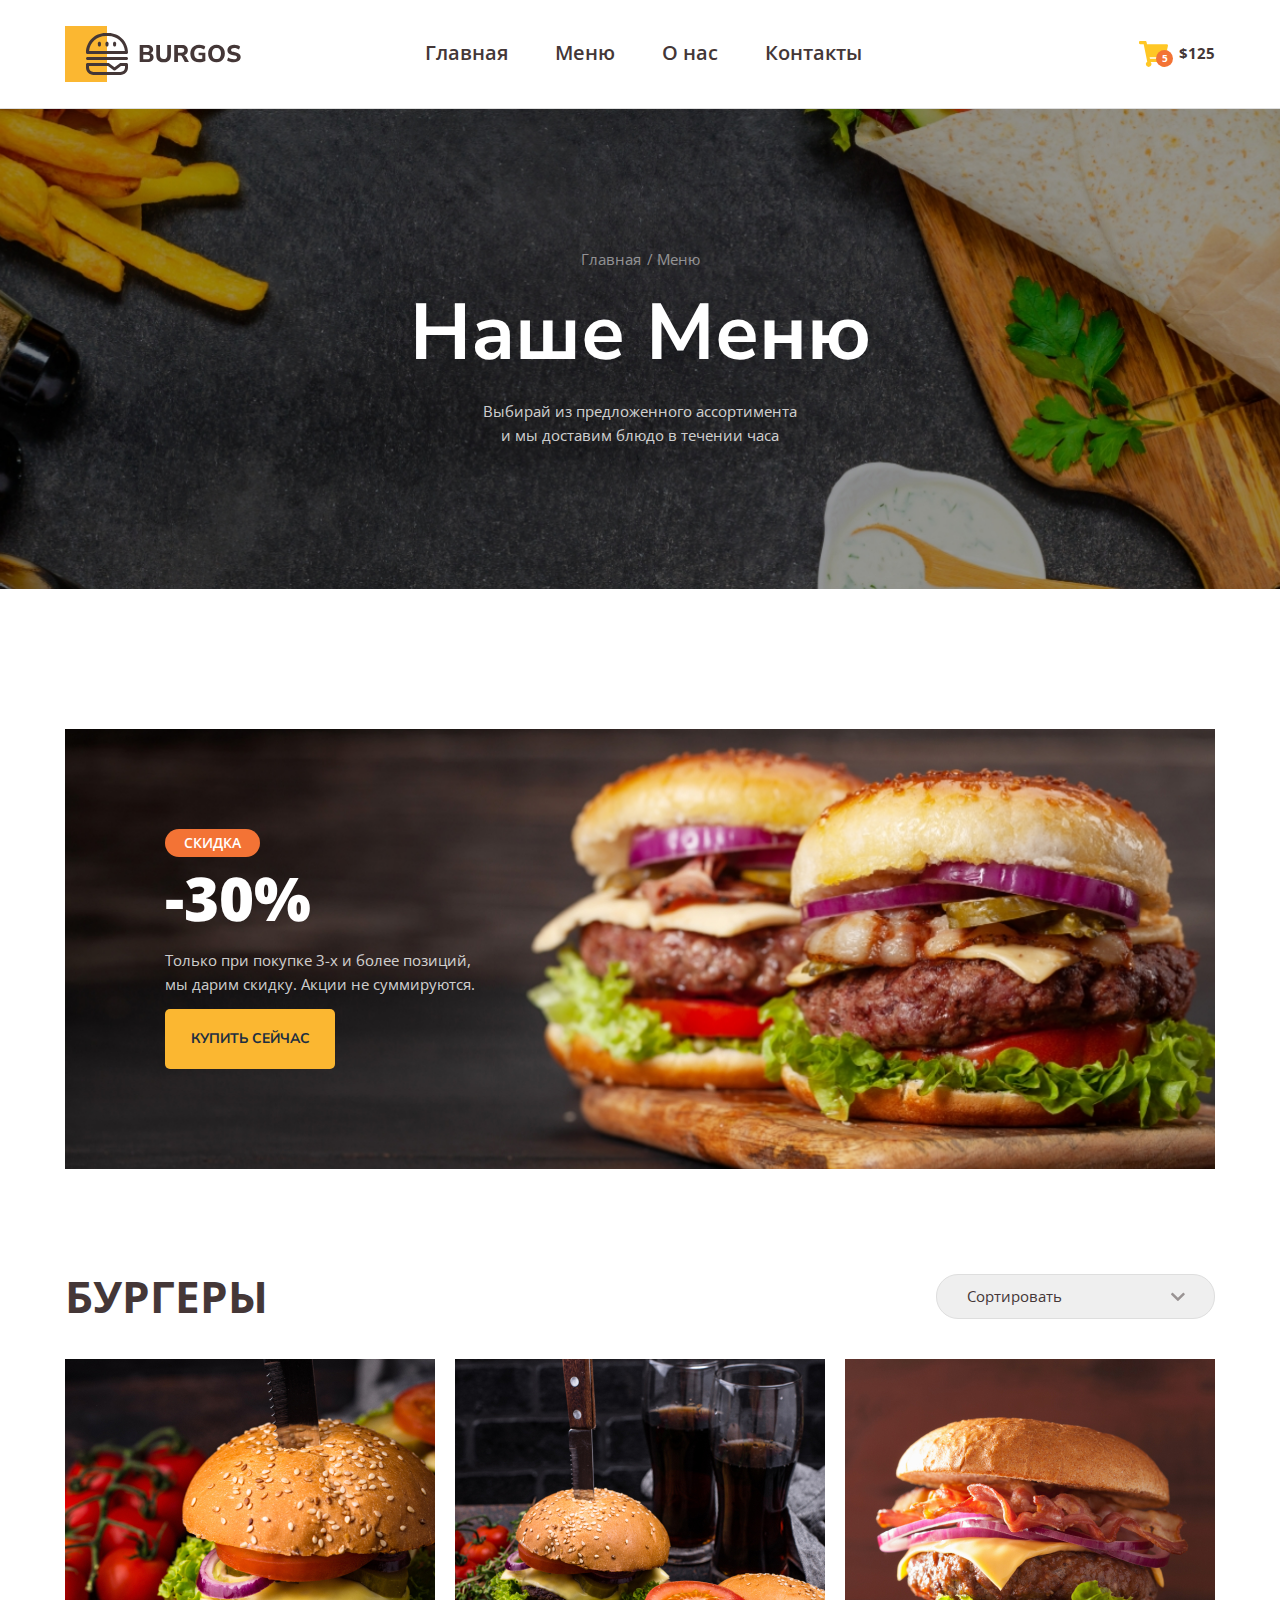
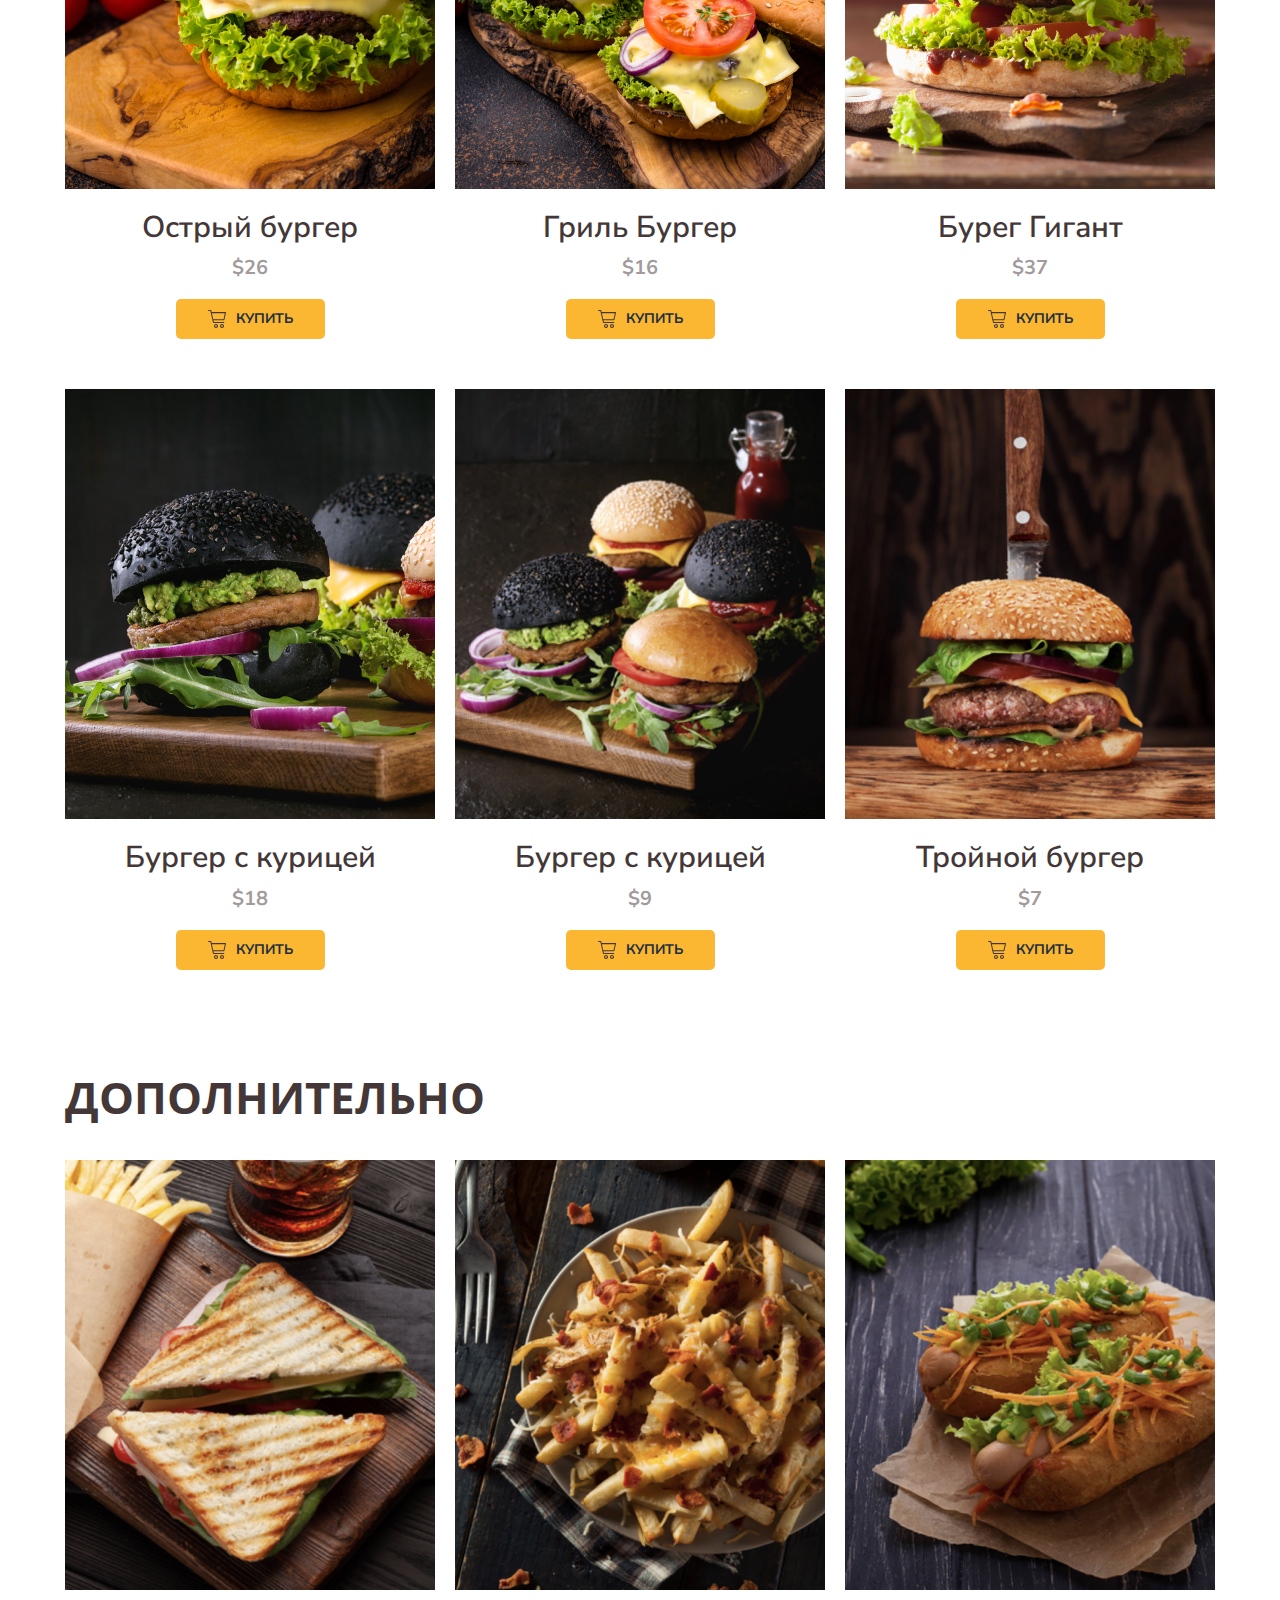
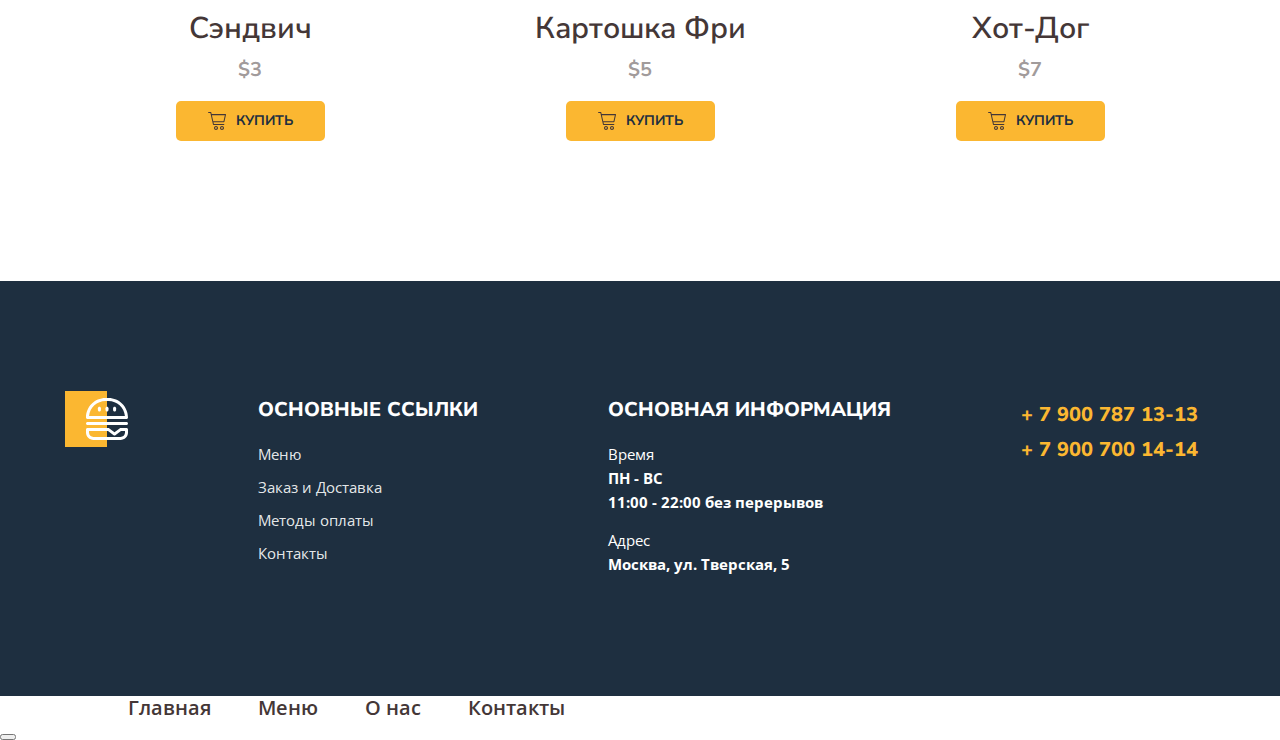
==== commit 40249edf: "Task number 23 completed" ====
--- a/index.html
+++ b/index.html
@@ -14,6 +14,9 @@
     <header class="header" id="headerTop">
         <div class="container">
             <div class="header-wrapper">
+                <button class="burger-menu" onclick="openModal()">
+
+                </button>
                 <div class="logo"></div>
                     <nav class="nav">
                         <a href="#" class="nav-link">Главная</a>
@@ -200,6 +203,15 @@
         </div>
     </footer>
     <a href="#headerTop" class="button-up hidden" id="btnUp">Наверх</a>
+    <div class="modal" id="modal">
+        <nav class="nav _modal">
+            <a href="#" class="nav-link">Главная</a>
+            <a href="index.html" class="nav-link">Меню</a>
+            <a href="contact.html" class="nav-link">О нас</a>
+            <a href="contact.html" class="nav-link">Контакты</a>
+        </nav>
+        <button class="modal-close" onclick="closeModal()"></button>
+    </div>
     <script src="scripts/script.js"></script>
 </body>
 </html>--- a/styles/main.css
+++ b/styles/main.css
@@ -42,6 +42,18 @@
     gap: 56px;
     padding-top: 26px;
     padding-bottom: 26px;
+
+}
+
+.burger-menu {
+    display: none;
+    width: 34px;
+    height: 22px;
+    background-image: url(../images/burger-menu.svg);
+    background-repeat: no-repeat;
+    background-size: contain;
+    background-color: transparent;
+    border: none;
 
 }
 
@@ -500,6 +512,10 @@
     transition: 0.1s;
 }
 
+.footer-tel._mobile {
+    display: none;
+}
+
 .footer-tel:hover {
     color: var(--light);
 }
@@ -682,7 +698,7 @@
         margin-bottom: 20px;
     }
 
-    .footer-tel {
+    /* .footer-tel {
         display: block;
         color: var(--accent-light);
         font-family: var(--nanito-sans);
@@ -691,12 +707,13 @@
         text-transform: uppercase;
         margin-top: 12px;
         transition: 0.1s;
-    }
-
+    } */
+    
     .footer-tel._mobile {
         display: block;
     }
 
+
     .footer-nav {
         margin-bottom: 20px;
     }
@@ -707,3 +724,156 @@
 
 
 }
+
+@media (max-width: 720px) {
+    
+    .header-wrapper {
+        gap: 21px;
+        padding-top: 19px;
+        padding-bottom: 19px;
+    
+    }
+
+    .nav {
+        display: none;
+    }
+
+    .nav._modal {
+        display: flex;
+        flex-direction: column;
+
+    }
+
+    .nav-link::after {
+        display: none;
+
+    }
+
+    .burger-menu {
+        display: block;
+    }
+
+
+    .logo {
+        width: 116px;
+        height: 37px;
+        flex-grow: 1;
+    }
+
+    .modal {
+        width: 100%;
+        max-width: 500px;
+        background-color: #FFF8DC;
+        padding: 40px 15px;
+        position: absolute;
+        top: -400px;
+        left: 0;
+        right: 0;
+        margin: 0 auto;
+        box-sizing: border-box;
+        text-align: center;
+        transition: var(--tr);
+
+    }
+
+    .modal-close {
+        display: block;
+        width: 22px;
+        height: 22px;
+        background-image: url(../images/close.svg);
+        background-repeat: no-repeat;
+        background-size: contain;
+        background-color: transparent;
+        border: none;
+        position: absolute;
+        top:20px;
+        right: 20px;
+    }
+
+    .menu-header {
+        margin-top: 58px;
+    }
+
+    .menu-title {
+        font-size: 27px;
+    }
+
+    .menu-select {
+        font-size: 12px;
+        flex-basis: 136px;
+        width: 136px;
+        background-position: 93% center;
+        padding: 13px 15px;
+    
+    }
+
+    .menu-box {
+        gap: 24px 20px;
+    }
+
+    .menu-thumb {
+        height: 50vw;
+        margin-bottom: 10px;
+    }
+
+    .menu-item._additionally .menu-thumb {
+        height: 30vw;
+    }
+
+    .menu-name {
+        font-size: 13px;
+        margin-bottom: 8px;
+    }
+
+    .menu-price {
+        font-size: 12px;
+        margin-bottom: 14px;
+    }
+
+    .menu-btn {
+        padding: 11px 22px;
+    }
+
+    .footer {
+        margin-top: 80px;
+    }
+
+    .footer-wrapper {
+        flex-direction: column;
+        gap: 35px;
+        position: relative;
+    }
+
+    .footer-logo {
+        margin-bottom: 9px;
+    }
+
+    .footer-tel._mobile {
+        position: absolute;
+        top: -13px;
+        right: 0px;
+    }
+
+    .footer-tel._mobile + .footer-tel._mobile {
+        top: 24px;
+    }
+
+    .footer-title {
+        font-size: 18px;
+    }
+
+    .footer-nav {
+        margin-bottom: 0;
+    }
+}
+
+@media (max-width: 450px) {
+    .menu-item._additionally .menu-thumb {
+        flex-basis: calc(100% - 130px - 20px);
+        height: 38vw;
+    }
+
+    .menu-item._additionally .menu-info {
+        flex-basis: 130px;
+    }
+}
